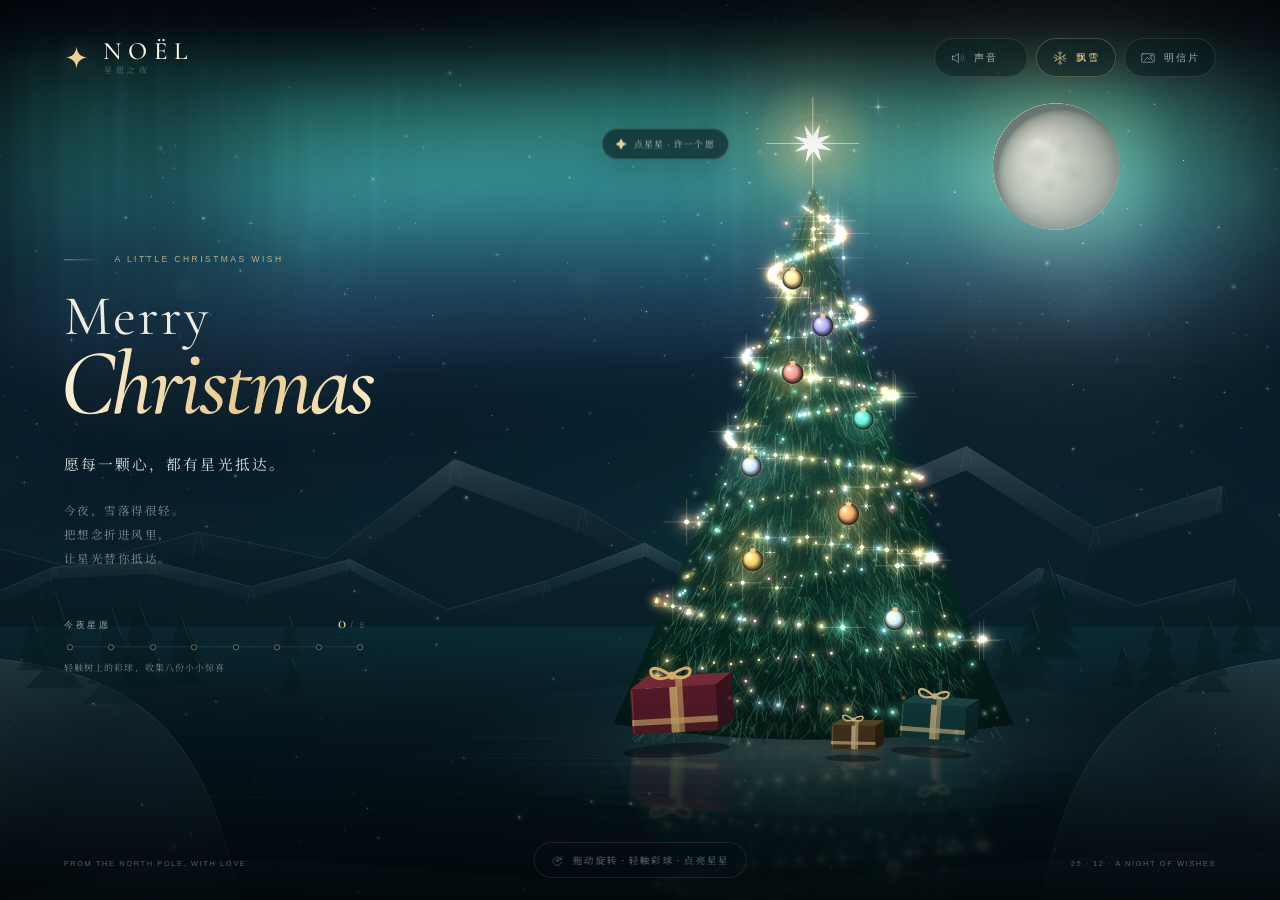
==== index.html @ 992dd789 "feat: add 星愿圣诞夜 interactive Christmas tree" ====
<!DOCTYPE html>
<html lang="zh-CN">
<head>
  <meta charset="UTF-8">
  <meta name="viewport" content="width=device-width, initial-scale=1, viewport-fit=cover">
  <meta name="theme-color" content="#030b12">
  <meta name="color-scheme" content="dark">
  <meta name="description" content="星愿圣诞夜 —— 一棵会发光的圣诞树，一场藏在雪夜里的浪漫惊喜。轻触彩球收集星愿，点亮树顶星星许下心愿。">
  <meta property="og:title" content="星愿圣诞夜 · A Night of Wishes">
  <meta property="og:description" content="愿每一颗心，都有星光抵达。">
  <meta property="og:type" content="website">
  <title>星愿圣诞夜 · A Night of Wishes</title>
  <link rel="icon" href="data:image/svg+xml,%3Csvg xmlns='http://www.w3.org/2000/svg' viewBox='0 0 64 64'%3E%3Crect width='64' height='64' rx='14' fill='%23050f17'/%3E%3Cpath d='M32 9l4.8 17.9L54 32l-17.2 5.1L32 55l-4.8-17.9L10 32l17.2-5.1z' fill='%23f1d596'/%3E%3C/svg%3E">
  <link rel="stylesheet" href="styles.css">
</head>
<body>
  <!-- Reusable, hand-drawn line icons -->
  <svg class="svg-defs" aria-hidden="true" focusable="false">
    <symbol id="icon-star4" viewBox="0 0 32 32">
      <path d="M16 1.8c.7 8.7 5.5 13.5 14.2 14.2C21.5 16.7 16.7 21.5 16 30.2 15.3 21.5 10.5 16.7 1.8 16 10.5 15.3 15.3 10.5 16 1.8Z" fill="currentColor"/>
    </symbol>
    <symbol id="icon-star" viewBox="0 0 32 32">
      <path d="m16 3.6 3.6 8.3 9 .9-6.8 6 2 8.9-7.8-4.6-7.8 4.6 2-8.9-6.8-6 9-.9L16 3.6Z"/>
    </symbol>
    <symbol id="icon-sparkle" viewBox="0 0 32 32">
      <path d="M16 3v10M16 19v10M3 16h10M19 16h10M9 9l4 4M19 19l4 4M23 9l-4 4M13 19l-4 4"/>
    </symbol>
    <symbol id="icon-sound" viewBox="0 0 32 32">
      <path d="M5 12.5h5L17 7v18l-7-5.5H5v-7Z"/>
      <path d="M21.5 11.2a7 7 0 0 1 0 9.6M24.8 7.8a11.8 11.8 0 0 1 0 16.4" class="icon-fade"/>
    </symbol>
    <symbol id="icon-snow" viewBox="0 0 32 32">
      <path d="M16 3v26M5.5 9.5l21 13M5.5 22.5l21-13M12.3 4.8l3.7 4 3.7-4M12.3 27.2l3.7-4 3.7 4M3.9 14.3l5.3 1.7-1.7 5.3M28.1 17.7l-5.3-1.7 1.7-5.3"/>
    </symbol>
    <symbol id="icon-postcard" viewBox="0 0 32 32">
      <rect x="3.5" y="7.5" width="25" height="17" rx="2"/>
      <path d="M9 21l5.6-6 4.1 4 2.7-3 3.6 5M20.5 11h4.5M20.5 14h3"/>
    </symbol>
    <symbol id="icon-close" viewBox="0 0 32 32">
      <path d="m8.5 8.5 15 15M23.5 8.5l-15 15"/>
    </symbol>
    <symbol id="icon-rotate" viewBox="0 0 32 32">
      <path d="M26 13.5A10.5 10.5 0 1 0 26.5 21"/>
      <path d="m27 6.5-.8 7.5-7.3-1.5"/>
      <circle cx="16" cy="16" r="2.6"/>
    </symbol>
    <symbol id="icon-arrow" viewBox="0 0 32 32">
      <path d="M6 16h19M18 8.5 26 16l-8 7.5"/>
    </symbol>
    <symbol id="icon-download" viewBox="0 0 32 32">
      <path d="M16 4v16M9.5 13.5 16 20l6.5-6.5M5 24v3h22v-3"/>
    </symbol>
    <symbol id="icon-snowflake" viewBox="0 0 32 32">
      <path d="M16 3v26M5.5 9.5l21 13M5.5 22.5l21-13M12.5 5l3.5 4 3.5-4M12.5 27l3.5-4 3.5 4M4.5 14l5.2 2-2 5.2M27.5 18l-5.2-2 2-5.2"/>
    </symbol>
    <symbol id="icon-bell" viewBox="0 0 32 32">
      <path d="M7 23h18l-2.3-3.2V14a6.7 6.7 0 0 0-13.4 0v5.8L7 23Z"/>
      <path d="M13 26.5a3.2 3.2 0 0 0 6 0M16 4V2"/>
    </symbol>
    <symbol id="icon-candle" viewBox="0 0 32 32">
      <path d="M10.5 13.5h11V27h-11zM16 13.5V9"/>
      <path d="M16 8.8c-3.7-2.6-1.4-6.4 0-7.3 1.4.9 3.7 4.7 0 7.3Z"/>
      <path d="M7 27h18"/>
    </symbol>
    <symbol id="icon-moon" viewBox="0 0 32 32">
      <path d="M22.8 24.5A11 11 0 0 1 10 6.7a11 11 0 1 0 14.5 17.5 11.5 11.5 0 0 1-1.7.3Z"/>
      <path d="M24 6.5v4M22 8.5h4M7 15v3M5.5 16.5h3" class="icon-fade"/>
    </symbol>
    <symbol id="icon-aurora" viewBox="0 0 32 32">
      <path d="M3 23c4.3-12.5 8.5-14.8 13.3-7.7C21.3 22.5 25 19.5 29 7"/>
      <path d="M3 27c5-8.8 8.7-10.2 13.4-4.1 4.1 5.3 8.7 3.3 12.6-4.4" class="icon-fade"/>
    </symbol>
    <symbol id="icon-reindeer" viewBox="0 0 32 32">
      <path d="M12 13.5c-2.3 2-3 5.2-2.1 9.5M17 14c1.7 2.2 2 5 1.4 8.5M10 23h3.5M17 23h3.5"/>
      <path d="M12.5 13.3c.2-3.8 2.2-6.1 6.1-7.9 2.6-1.2 4.8-.9 6.5.7 1.8 1.7 2 4.2.7 7.1l-2.3 5.2-6.8.1-2.2-2.7-2-.8"/>
      <path d="M22.9 7.6c-.3-2.2.8-4.5 2.7-5.4M24.5 8.9c1.8-1.1 3.7-1.2 5.2-.3M23.5 10.5l2.7-.3M19.6 13.2l-.8 4.2"/>
      <circle cx="18.2" cy="9.6" r=".8" fill="currentColor" stroke="none"/>
    </symbol>
    <symbol id="icon-galaxy" viewBox="0 0 32 32">
      <path d="M16 16c3 .3 5.7 2 6.1 5 .4 3.4-2.2 6.2-5.6 6.3-5.1.1-8.7-3.9-8.5-8.6.2-6.4 5.3-11.2 11.8-11.2 4.3 0 8 2 10 5.2"/>
      <circle cx="16" cy="16" r="1.8" fill="currentColor" stroke="none"/>
      <path d="M25.5 5v4M23.5 7h4M6 8v3M4.5 9.5h3" class="icon-fade"/>
    </symbol>
    <symbol id="icon-meteor" viewBox="0 0 32 32">
      <path d="m19 13 8.5-8.5M15 16l7-7M26 13.5A10 10 0 1 1 18 4"/>
      <path d="M6 26l4-4M11 27l3-3M4 19l3-3" class="icon-fade"/>
    </symbol>
  </svg>

  <div class="curtain" id="curtain" aria-hidden="true">
    <div class="curtain__content">
      <svg class="curtain__star"><use href="#icon-star4"></use></svg>
      <p>正在收集星光</p>
      <span class="curtain__track"><i></i></span>
    </div>
  </div>

  <canvas id="scene" aria-hidden="true"></canvas>
  <div class="scene-fx scene-fx--vignette" aria-hidden="true"></div>
  <div class="scene-fx scene-fx--grain" aria-hidden="true"></div>

  <header class="topbar">
    <div class="brand" aria-label="Noël 星愿之夜">
      <span class="brand__mark" aria-hidden="true">
        <svg viewBox="0 0 32 32"><use href="#icon-star4"></use></svg>
      </span>
      <span class="brand__words">
        <span class="brand__name">NOËL</span>
        <span class="brand__sub">星愿之夜</span>
      </span>
    </div>

    <nav class="controls" aria-label="场景控制">
      <button class="control control--sound" id="sound-toggle" type="button" aria-pressed="false" aria-label="开启声音">
        <span class="control__icon" aria-hidden="true"><svg viewBox="0 0 32 32"><use href="#icon-sound"></use></svg></span>
        <span class="control__label">声音</span>
        <span class="control__signal" aria-hidden="true"><i></i><i></i><i></i></span>
      </button>
      <button class="control is-on" id="snow-toggle" type="button" aria-pressed="true" aria-label="关闭飘雪">
        <span class="control__icon" aria-hidden="true"><svg viewBox="0 0 32 32"><use href="#icon-snow"></use></svg></span>
        <span class="control__label">飘雪</span>
      </button>
      <button class="control" id="postcard-open" type="button" aria-label="制作一张明信片">
        <span class="control__icon" aria-hidden="true"><svg viewBox="0 0 32 32"><use href="#icon-postcard"></use></svg></span>
        <span class="control__label">明信片</span>
      </button>
    </nav>
  </header>

  <main class="hero">
    <section class="prose" aria-labelledby="hero-title">
      <p class="kicker"><span class="kicker__line" aria-hidden="true"></span>A Little Christmas Wish</p>
      <h1 class="title" id="hero-title">
        <span class="title__merry">Merry</span>
        <span class="title__christmas">Christmas</span>
      </h1>
      <p class="wishline">愿每一颗心，都有星光抵达。</p>
      <p class="poem">今夜，雪落得很轻。<br>把想念折进风里，<br>让星光替你抵达。</p>

      <div class="collection" aria-label="今夜星愿收集进度">
        <div class="collection__head">
          <span>今夜星愿</span>
          <span><b id="collected-count">0</b><i> / 8</i></span>
        </div>
        <div class="collection__dots" id="progress-dots" aria-hidden="true"></div>
        <p class="collection__hint">轻触树上的彩球，收集八份小小惊喜</p>
      </div>
    </section>

    <div class="tree-ui" id="tree-ui">
      <button class="topper-hit" id="topper" type="button" aria-label="点亮树顶星星，许一个愿望">
        <span class="topper-hit__ring" aria-hidden="true"></span>
        <span class="topper-hit__label">许一个愿</span>
      </button>
      <div class="ornament-layer" id="ornament-layer"></div>
      <div class="topper-prompt" id="topper-prompt" aria-hidden="true">
        <span class="topper-prompt__star">✦</span>
        点星星 · 许一个愿
      </div>
    </div>

    <p class="interaction-hint">
      <span class="interaction-hint__icon" aria-hidden="true"><svg viewBox="0 0 32 32"><use href="#icon-rotate"></use></svg></span>
      <span>拖动旋转 · 轻触彩球 · 点亮星星</span>
    </p>
  </main>

  <footer class="site-footer">
    <p>FROM THE NORTH POLE, WITH LOVE</p>
    <p class="site-footer__center" aria-hidden="true"><span></span><svg viewBox="0 0 32 32"><use href="#icon-star4"></use></svg><span></span></p>
    <p>25 · 12 · A NIGHT OF WISHES</p>
  </footer>

  <dialog class="modal" id="surprise-dialog" aria-labelledby="surprise-title">
    <div class="modal__panel">
      <button class="modal__close" type="button" data-close aria-label="关闭">
        <svg viewBox="0 0 32 32" aria-hidden="true"><use href="#icon-close"></use></svg>
      </button>
      <div class="surprise__emblem" id="surprise-emblem" aria-hidden="true">
        <span class="surprise__emblem-glow"></span>
        <span class="surprise__emblem-ring"></span>
        <span class="surprise__icon" id="surprise-icon"></span>
      </div>
      <p class="overline" id="surprise-kicker">NO. 01 · FIRST SNOW</p>
      <h2 class="modal__title" id="surprise-title">初雪落在你的肩上</h2>
      <p class="modal__quote" id="surprise-quote"></p>
      <div class="modal__seal" id="surprise-seal" aria-hidden="true">
        <span></span><i>来自北极的祝福</i><span></span>
      </div>
      <button class="btn btn--primary" id="surprise-collect" type="button">收下这颗星星</button>
      <p class="modal__footnote" id="surprise-footnote">第 1 / 8 颗星愿</p>
    </div>
  </dialog>

  <dialog class="modal" id="wish-dialog" aria-labelledby="wish-title">
    <form class="modal__panel wish-panel" id="wish-form">
      <button class="modal__close" type="button" data-close aria-label="关闭">
        <svg viewBox="0 0 32 32" aria-hidden="true"><use href="#icon-close"></use></svg>
      </button>
      <div class="wish-panel__star" aria-hidden="true">
        <svg viewBox="0 0 32 32"><use href="#icon-star4"></use></svg>
      </div>
      <p class="overline">MAKE A LITTLE WISH</p>
      <h2 class="modal__title" id="wish-title">把愿望放上天空</h2>
      <p class="modal__quote">树顶的星星听得见。写下一句愿望，它会乘着今晚的风，飘到很远的地方。</p>
      <label class="sr-only" for="wish-input">你的圣诞愿望</label>
      <div class="wish-input-wrap">
        <textarea id="wish-input" maxlength="48" rows="3" placeholder="比如：希望我们在新的一年里，都能如愿以偿。"></textarea>
        <span class="wish-input-count"><b id="wish-count">0</b> / 48</span>
      </div>
      <p class="wish-error" id="wish-error" hidden>写下一点点心愿，再交给星光吧。</p>
      <p class="wish-privacy">愿望只会被保存在你的浏览器里，不会被发送到任何地方。</p>
      <button class="btn btn--primary" type="submit">交给星光</button>
      <div class="wish-past" id="wish-past" hidden>
        <p class="wish-past__title">你曾交给星光的愿望</p>
        <ul id="wish-past-list"></ul>
      </div>
    </form>
  </dialog>

  <dialog class="modal modal--postcard" id="postcard-dialog" aria-labelledby="postcard-title">
    <div class="modal__panel postcard-panel">
      <button class="modal__close" type="button" data-close aria-label="关闭">
        <svg viewBox="0 0 32 32" aria-hidden="true"><use href="#icon-close"></use></svg>
      </button>
      <p class="overline">A LITTLE KEEPSAKE</p>
      <h2 class="modal__title" id="postcard-title">把今夜留在明信片里</h2>
      <div class="postcard-stage" id="postcard-stage">
        <div class="postcard-loading" id="postcard-loading">
          <svg viewBox="0 0 32 32" aria-hidden="true"><use href="#icon-star4"></use></svg>
          <span>正在收集月光…</span>
        </div>
        <img id="postcard-image" alt="星愿圣诞夜明信片预览" hidden>
      </div>
      <div class="postcard-actions">
        <a class="btn btn--primary" id="postcard-download" href="#" download="noel-postcard.jpg">
          <svg class="btn__icon" viewBox="0 0 32 32" aria-hidden="true"><use href="#icon-download"></use></svg>
          保存明信片
        </a>
        <button class="btn btn--quiet" type="button" data-close>再听一会儿雪</button>
      </div>
      <p class="modal__footnote">送给未来的自己，或此刻想起的人。</p>
    </div>
  </dialog>

  <dialog class="modal modal--finale" id="finale-dialog" aria-labelledby="finale-title">
    <div class="modal__panel finale-panel">
      <button class="modal__close" type="button" data-close aria-label="关闭">
        <svg viewBox="0 0 32 32" aria-hidden="true"><use href="#icon-close"></use></svg>
      </button>
      <div class="finale-orbit" aria-hidden="true">
        <span></span><span></span><span></span>
        <svg viewBox="0 0 32 32"><use href="#icon-star4"></use></svg>
      </div>
      <p class="overline">EIGHT LITTLE WISHES</p>
      <h2 class="finale-title" id="finale-title">整棵树，<br>都为你亮了。</h2>
      <p class="modal__quote">你收集了八份来自北极的祝福。现在，把其中一份留给自己，把剩下的，分给你想念的人。</p>
      <p class="finale-signature">MERRY CHRISTMAS, WITH ALL MY LOVE.</p>
      <button class="btn btn--primary" id="finale-wish" type="button">把愿望放上天空</button>
      <button class="text-btn" type="button" data-close>收下今夜</button>
    </div>
  </dialog>

  <div class="toast-region" id="toast-region" role="status" aria-live="polite"></div>

  <noscript>
    <div class="noscript">请开启 JavaScript，才能看见今夜的星光与圣诞树。</div>
  </noscript>

  <script src="audio.js"></script>
  <script src="scene.js"></script>
  <script src="main.js"></script>
</body>
</html>
---- styles.css ----
/* =========================================================
   星愿圣诞夜 · A Night of Wishes
   A hand-painted canvas winter night. No frameworks, no build.
   ========================================================= */

/* ---------- Local display type: Cormorant Garamond ---------- */
@font-face {
  font-family: 'Cormorant Garamond';
  font-style: italic;
  font-weight: 400;
  font-display: swap;
  src: url('./assets/fonts/cormorant-garamond-italic-400.woff2') format('woff2');
}
@font-face {
  font-family: 'Cormorant Garamond';
  font-style: italic;
  font-weight: 500;
  font-display: swap;
  src: url('./assets/fonts/cormorant-garamond-italic-500.woff2') format('woff2');
}
@font-face {
  font-family: 'Cormorant Garamond';
  font-style: normal;
  font-weight: 400;
  font-display: swap;
  src: url('./assets/fonts/cormorant-garamond-normal-400.woff2') format('woff2');
}
@font-face {
  font-family: 'Cormorant Garamond';
  font-style: normal;
  font-weight: 500;
  font-display: swap;
  src: url('./assets/fonts/cormorant-garamond-normal-500.woff2') format('woff2');
}
@font-face {
  font-family: 'Cormorant Garamond';
  font-style: normal;
  font-weight: 600;
  font-display: swap;
  src: url('./assets/fonts/cormorant-garamond-normal-600.woff2') format('woff2');
}

/* The Chinese subset is generated from the page copy and embedded in the
   standalone build. In the source project the system serif is a graceful
   fallback. */
@font-face {
  font-family: 'Noto Serif SC';
  font-style: normal;
  font-weight: 400;
  font-display: swap;
  src: url('./assets/fonts/noto-serif-sc-400.woff2') format('woff2');
}
@font-face {
  font-family: 'Noto Serif SC';
  font-style: normal;
  font-weight: 600;
  font-display: swap;
  src: url('./assets/fonts/noto-serif-sc-600.woff2') format('woff2');
}

/* ---------- Design tokens ---------- */
:root {
  --night: #02080e;
  --night-soft: #06141d;
  --ink: #eaf3ee;
  --ink-bright: #fbf6e9;
  --muted: rgba(214, 232, 227, 0.58);
  --muted-dim: rgba(214, 232, 227, 0.34);
  --gold: #edd293;
  --gold-bright: #fff1c4;
  --gold-deep: #c49a54;
  --teal: #8fe7d6;
  --rose: #efaeb4;
  --ice: #b9e4ed;
  --line: rgba(230, 218, 190, 0.15);
  --line-soft: rgba(230, 218, 190, 0.075);
  --font-en: 'Cormorant Garamond', 'Iowan Old Style', 'Baskerville', 'Palatino Linotype', 'Times New Roman', serif;
  --font-cn: 'Noto Serif SC', 'Source Han Serif SC', 'Source Han Serif CN', 'Songti SC', 'STSong', 'SimSun', serif;
  --font-sans: 'Avenir Next', 'Avenir', 'Segoe UI', 'Helvetica Neue', 'Noto Sans SC', 'Microsoft YaHei', sans-serif;
  --gutter: clamp(22px, 5vw, 76px);
  --safe-top: env(safe-area-inset-top, 0px);
  --safe-bottom: env(safe-area-inset-bottom, 0px);
  --ease-out-expo: cubic-bezier(0.16, 1, 0.3, 1);
  --ease-soft: cubic-bezier(0.4, 0, 0.2, 1);
}

*,
*::before,
*::after { box-sizing: border-box; }

html {
  height: 100%;
  background: var(--night);
}

body {
  margin: 0;
  min-height: 100%;
  height: 100dvh;
  overflow: hidden;
  background: var(--night);
  color: var(--ink);
  font-family: var(--font-cn);
  -webkit-font-smoothing: antialiased;
  -moz-osx-font-smoothing: grayscale;
  text-rendering: optimizeLegibility;
}

button,
textarea,
a { font: inherit; }

button { color: inherit; }

button,
a { -webkit-tap-highlight-color: transparent; }

svg { display: block; }

::selection {
  color: #07120f;
  background: var(--gold);
}

.svg-defs {
  position: absolute;
  width: 0;
  height: 0;
  overflow: hidden;
}

.sr-only {
  position: absolute !important;
  width: 1px;
  height: 1px;
  padding: 0;
  margin: -1px;
  overflow: hidden;
  clip: rect(0 0 0 0);
  white-space: nowrap;
  border: 0;
}

/* ---------- Scene layer ---------- */
#scene {
  position: fixed;
  inset: 0;
  z-index: 0;
  display: block;
  width: 100%;
  height: 100%;
  opacity: 0;
  touch-action: none;
  cursor: grab;
  transition: opacity 1.6s var(--ease-soft);
  outline: none;
}

.is-ready #scene { opacity: 1; }
#scene.is-dragging { cursor: grabbing; }
#scene.is-pointable { cursor: pointer; }

.scene-fx {
  position: fixed;
  inset: 0;
  z-index: 2;
  pointer-events: none;
}

.scene-fx--vignette {
  background:
    radial-gradient(ellipse 110% 90% at 58% 44%, transparent 32%, rgba(0, 5, 9, 0.24) 74%, rgba(0, 3, 7, 0.58) 100%),
    linear-gradient(to bottom, rgba(1, 6, 10, 0.22) 0%, transparent 20%, transparent 72%, rgba(1, 7, 10, 0.5) 100%);
}

.scene-fx--grain {
  opacity: 0.055;
  mix-blend-mode: soft-light;
  background-image: url("data:image/svg+xml,%3Csvg xmlns='http://www.w3.org/2000/svg' width='220' height='220'%3E%3Cfilter id='n'%3E%3CfeTurbulence type='fractalNoise' baseFrequency='0.82' numOctaves='3' stitchTiles='stitch'/%3E%3C/filter%3E%3Crect width='100%25' height='100%25' filter='url(%23n)' opacity='0.72'/%3E%3C/svg%3E");
  background-size: 220px 220px;
  animation: grainDrift 1.2s steps(2) infinite;
}

@keyframes grainDrift {
  0% { transform: translate3d(0, 0, 0); }
  25% { transform: translate3d(-1.5%, 1%, 0); }
  50% { transform: translate3d(1%, -1.5%, 0); }
  75% { transform: translate3d(-0.5%, -0.5%, 0); }
  100% { transform: translate3d(1.5%, 0.5%, 0); }
}

/* ---------- Loading curtain ---------- */
.curtain {
  position: fixed;
  inset: 0;
  z-index: 1000;
  display: grid;
  place-items: center;
  background:
    radial-gradient(circle at 50% 42%, #0a2029 0%, #041017 42%, #02080e 75%);
  transition: opacity 0.95s var(--ease-soft), visibility 0.95s;
  animation: curtainAutoHide 1s var(--ease-soft) 3.2s forwards;
}

.curtain.is-hidden {
  opacity: 0;
  visibility: hidden;
  pointer-events: none;
  animation: none;
}

@keyframes curtainAutoHide {
  to { opacity: 0; visibility: hidden; pointer-events: none; }
}

.curtain__content {
  display: flex;
  flex-direction: column;
  align-items: center;
  gap: 17px;
  transform: translateY(-3vh);
}

.curtain__star {
  width: 30px;
  height: 30px;
  color: var(--gold);
  filter: drop-shadow(0 0 16px rgba(237, 210, 147, 0.5));
  animation: curtainStar 2.8s var(--ease-soft) infinite;
}

.curtain__content p {
  margin: 0;
  font-family: var(--font-cn);
  font-size: 11px;
  letter-spacing: 0.42em;
  color: rgba(234, 243, 238, 0.58);
}

.curtain__track {
  display: block;
  width: 128px;
  height: 1px;
  background: rgba(237, 210, 147, 0.12);
  overflow: hidden;
}

.curtain__track i {
  display: block;
  width: 44%;
  height: 100%;
  background: linear-gradient(90deg, transparent, var(--gold), transparent);
  animation: curtainTrack 1.8s var(--ease-soft) infinite;
}

@keyframes curtainStar {
  0%, 100% { transform: rotate(0deg) scale(0.85); opacity: 0.65; }
  50% { transform: rotate(90deg) scale(1.05); opacity: 1; }
}

@keyframes curtainTrack {
  0% { transform: translateX(-120%); }
  100% { transform: translateX(330%); }
}

/* ---------- Top bar ---------- */
.topbar {
  position: fixed;
  top: calc(var(--safe-top) + clamp(18px, 3.3vw, 38px));
  left: var(--gutter);
  right: var(--gutter);
  z-index: 30;
  display: flex;
  align-items: center;
  justify-content: space-between;
  gap: 24px;
  opacity: 0;
}

.is-ready .topbar {
  animation: fadeDown 1.1s var(--ease-out-expo) 0.15s both;
}

.brand {
  display: flex;
  align-items: center;
  gap: 13px;
  min-width: 0;
  user-select: none;
}

.brand__mark {
  display: grid;
  place-items: center;
  width: 25px;
  height: 25px;
  color: var(--gold);
  filter: drop-shadow(0 0 10px rgba(237, 210, 147, 0.28));
}

.brand__mark svg {
  width: 100%;
  height: 100%;
  animation: brandStar 9s linear infinite;
}

.brand__words {
  display: flex;
  flex-direction: column;
  gap: 5px;
}

.brand__name {
  font-family: var(--font-en);
  font-size: 25px;
  font-weight: 500;
  line-height: 0.8;
  letter-spacing: 0.27em;
  color: var(--ink-bright);
  transform: translateX(1px);
}

.brand__sub {
  font-family: var(--font-cn);
  font-size: 8px;
  line-height: 1;
  letter-spacing: 0.46em;
  color: rgba(233, 240, 235, 0.36);
  transform: translateX(2px);
}

@keyframes brandStar {
  0% { transform: rotate(0deg); }
  100% { transform: rotate(360deg); }
}

.controls {
  display: flex;
  align-items: center;
  gap: 8px;
}

.control {
  position: relative;
  display: inline-flex;
  align-items: center;
  justify-content: center;
  gap: 8px;
  height: 39px;
  padding: 0 15px;
  border: 1px solid rgba(229, 217, 190, 0.13);
  border-radius: 999px;
  background: rgba(4, 16, 22, 0.34);
  -webkit-backdrop-filter: blur(18px) saturate(1.1);
  backdrop-filter: blur(18px) saturate(1.1);
  color: rgba(232, 243, 238, 0.68);
  cursor: pointer;
  transition:
    color 0.3s var(--ease-soft),
    background 0.3s var(--ease-soft),
    border-color 0.3s var(--ease-soft),
    transform 0.3s var(--ease-out-expo);
}

.control:hover {
  color: var(--gold-bright);
  border-color: rgba(238, 214, 159, 0.35);
  background: rgba(22, 35, 35, 0.52);
  transform: translateY(-1px);
}

.control:focus-visible,
.topper-hit:focus-visible,
.ornament-hit:focus-visible,
.modal__close:focus-visible,
.btn:focus-visible,
.text-btn:focus-visible {
  outline: 1px solid rgba(255, 238, 191, 0.9);
  outline-offset: 4px;
}

.control.is-on {
  color: var(--gold);
  border-color: rgba(238, 214, 159, 0.24);
}

.control__icon {
  display: grid;
  place-items: center;
  width: 16px;
  height: 16px;
}

.control__icon svg {
  width: 100%;
  height: 100%;
  fill: none;
  stroke: currentColor;
  stroke-width: 1.3;
  stroke-linecap: round;
  stroke-linejoin: round;
}

.control__label {
  font-family: var(--font-sans);
  font-size: 10px;
  font-weight: 400;
  letter-spacing: 0.19em;
  white-space: nowrap;
}

.control__signal {
  display: flex;
  align-items: flex-end;
  gap: 2px;
  width: 8px;
  height: 10px;
  margin-left: -1px;
  opacity: 0;
  transition: opacity 0.3s;
}

.control__signal i {
  display: block;
  width: 1px;
  height: 100%;
  background: currentColor;
  transform-origin: bottom;
}

.control__signal i:nth-child(2) { height: 65%; }
.control__signal i:nth-child(3) { height: 85%; }

.control--sound.is-on .control__signal {
  opacity: 0.7;
}

.control--sound.is-on .control__signal i {
  animation: soundBar 1.2s var(--ease-soft) infinite alternate;
}

.control--sound.is-on .control__signal i:nth-child(2) { animation-delay: -0.4s; }
.control--sound.is-on .control__signal i:nth-child(3) { animation-delay: -0.8s; }

@keyframes soundBar {
  from { transform: scaleY(0.35); }
  to { transform: scaleY(1); }
}

.control--sound:not(.is-on) .control__icon {
  animation: softPulse 4.5s var(--ease-soft) infinite;
}

@keyframes softPulse {
  0%, 100% { opacity: 0.72; }
  50% { opacity: 1; }
}

/* The symbol's faint inner strokes */
.icon-fade { opacity: 0.48; }

/* ---------- Editorial copy ---------- */
.hero {
  position: relative;
  z-index: 5;
  height: 100%;
  pointer-events: none;
}

.prose {
  position: fixed;
  left: var(--gutter);
  top: 50%;
  width: min(34vw, 492px);
  transform: translateY(-46.5%);
  z-index: 12;
  pointer-events: none;
  opacity: 0;
}

.is-ready .prose {
  opacity: 1;
}

.is-ready .kicker { animation: fadeUp 1s var(--ease-out-expo) 0.35s both; }
.is-ready .title__merry { animation: fadeUp 1.15s var(--ease-out-expo) 0.43s both; }
.is-ready .title__christmas { animation: fadeUp 1.3s var(--ease-out-expo) 0.52s both; }
.is-ready .wishline { animation: fadeUp 1s var(--ease-out-expo) 0.78s both; }
.is-ready .poem { animation: fadeUp 1s var(--ease-out-expo) 0.9s both; }
.is-ready .collection { animation: fadeUp 1.1s var(--ease-out-expo) 1.08s both; }

.kicker {
  display: flex;
  align-items: center;
  gap: 12px;
  margin: 0 0 clamp(23px, 3.4vh, 35px);
  font-family: var(--font-sans);
  font-size: 8.5px;
  font-weight: 400;
  letter-spacing: 0.29em;
  line-height: 1;
  text-transform: uppercase;
  color: rgba(238, 211, 153, 0.74);
}

.kicker__line {
  display: block;
  width: clamp(22px, 3vw, 43px);
  height: 1px;
  background: linear-gradient(90deg, rgba(237, 210, 147, 0.56), transparent);
}

.title {
  margin: 0;
  font-family: var(--font-en);
  font-weight: 400;
  color: var(--ink-bright);
  text-wrap: nowrap;
}

.title__merry {
  display: block;
  font-size: clamp(41px, 4.4vw, 64px);
  font-weight: 400;
  line-height: 0.8;
  letter-spacing: 0.035em;
  color: rgba(248, 243, 231, 0.97);
  text-shadow: 0 0 36px rgba(235, 216, 180, 0.1);
}

.title__christmas {
  display: block;
  margin-top: 0.09em;
  margin-left: -0.045em;
  font-size: clamp(68px, 7.35vw, 106px);
  font-style: italic;
  font-weight: 500;
  line-height: 0.76;
  letter-spacing: -0.035em;
  color: var(--gold-bright);
}

@supports ((-webkit-background-clip: text) or (background-clip: text)) {
  .title__christmas {
    background-image: linear-gradient(
      108deg,
      #fbf4dc 0%,
      #e9ca8b 20%,
      #fff8d9 39%,
      #cda05b 58%,
      #f3dca7 78%,
      #e6c07a 100%
    );
    background-size: 220% 100%;
    -webkit-background-clip: text;
    background-clip: text;
    -webkit-text-fill-color: transparent;
    color: transparent;
    filter: drop-shadow(0 0 28px rgba(236, 203, 131, 0.11));
    animation: fadeUp 1.3s var(--ease-out-expo) 0.52s both, goldShift 11s 2.1s ease-in-out infinite;
  }
}

@keyframes goldShift {
  0%, 100% { background-position: 0% 50%; }
  50% { background-position: 100% 50%; }
}

.wishline {
  margin: clamp(22px, 3.6vh, 33px) 0 0;
  font-family: var(--font-cn);
  font-size: clamp(14px, 1.15vw, 17px);
  font-weight: 400;
  line-height: 1.8;
  letter-spacing: 0.14em;
  color: rgba(235, 245, 240, 0.9);
  text-shadow: 0 2px 28px rgba(0, 0, 0, 0.5);
}

.poem {
  margin: clamp(13px, 2.4vh, 20px) 0 0;
  font-family: var(--font-cn);
  font-size: 11.5px;
  font-weight: 400;
  line-height: 2.1;
  letter-spacing: 0.13em;
  color: rgba(221, 238, 231, 0.54);
}

.collection {
  width: min(100%, 302px);
  margin-top: clamp(24px, 4.6vh, 43px);
}

.collection__head {
  display: flex;
  align-items: baseline;
  justify-content: space-between;
  font-family: var(--font-sans);
  font-size: 8.5px;
  letter-spacing: 0.24em;
  color: rgba(230, 242, 237, 0.64);
}

.collection__head span:first-child {
  letter-spacing: 0.3em;
}

.collection__head b {
  font-family: var(--font-en);
  font-size: 17px;
  font-weight: 500;
  letter-spacing: 0.02em;
  color: var(--gold);
}

.collection__head i {
  font-style: normal;
  color: rgba(222, 236, 231, 0.28);
}

.collection__dots {
  position: relative;
  display: flex;
  align-items: center;
  justify-content: space-between;
  margin-top: 11px;
  padding: 0 3px;
}

.collection__dots::before {
  content: '';
  position: absolute;
  top: calc(50% - 0.5px);
  left: 4px;
  right: 4px;
  height: 1px;
  background: rgba(226, 215, 190, 0.1);
}

.collection__dot {
  position: relative;
  z-index: 1;
  width: 6px;
  height: 6px;
  border: 1px solid rgba(227, 215, 189, 0.4);
  border-radius: 50%;
  background: #06121a;
  transition:
    border-color 0.5s var(--ease-soft),
    background 0.5s var(--ease-soft),
    box-shadow 0.5s var(--ease-soft),
    transform 0.5s var(--ease-out-expo);
}

.collection__dot.is-lit {
  background: var(--gold);
  border-color: var(--gold-bright);
  box-shadow: 0 0 9px rgba(242, 216, 160, 0.65), 0 0 22px rgba(242, 216, 160, 0.18);
  transform: scale(1.25);
}

.collection__hint {
  margin: 11px 0 0;
  font-family: var(--font-cn);
  font-size: 9px;
  letter-spacing: 0.12em;
  color: rgba(224, 238, 231, 0.51);
}

/* ---------- Tree interaction points ---------- */
.tree-ui {
  position: absolute;
  inset: 0;
  z-index: 15;
  pointer-events: none;
  opacity: 0;
  transition: opacity 0.9s var(--ease-soft);
}

.is-ready .tree-ui { opacity: 1; }

.ornament-layer {
  position: absolute;
  inset: 0;
  pointer-events: none;
}

.ornament-hit {
  position: absolute;
  top: 0;
  left: 0;
  width: 48px;
  height: 48px;
  margin: -24px 0 0 -24px;
  padding: 0;
  border: 1px solid rgba(241, 220, 172, 0.12);
  border-radius: 50%;
  background: radial-gradient(circle at center, rgba(247, 227, 178, 0.045), transparent 68%);
  color: var(--gold);
  pointer-events: auto;
  cursor: pointer;
  -webkit-tap-highlight-color: transparent;
  transition:
    border-color 0.35s var(--ease-soft),
    background 0.35s var(--ease-soft),
    transform 0.3s var(--ease-out-expo);
}

.ornament-hit::after {
  content: '';
  position: absolute;
  inset: 35%;
  border-radius: 50%;
  background: rgba(255, 242, 203, 0.7);
  opacity: 0;
  filter: blur(3px);
  transition: opacity 0.3s;
}

.ornament-hit:hover,
.ornament-hit:focus-visible {
  border-color: rgba(255, 232, 177, 0.56);
  background: radial-gradient(circle at center, rgba(248, 225, 167, 0.13), transparent 70%);
  box-shadow: 0 0 22px rgba(244, 220, 161, 0.08);
}

.ornament-hit:hover::after,
.ornament-hit:focus-visible::after { opacity: 0.9; }

.ornament-hit.is-collected {
  border-color: rgba(239, 215, 167, 0.26);
}

.ornament-hit__label {
  position: absolute;
  top: calc(100% + 7px);
  left: 50%;
  transform: translate(-50%, -4px);
  display: block;
  padding: 5px 9px;
  border: 1px solid rgba(236, 217, 173, 0.16);
  border-radius: 999px;
  background: rgba(4, 14, 20, 0.64);
  -webkit-backdrop-filter: blur(12px);
  backdrop-filter: blur(12px);
  color: rgba(250, 238, 208, 0.82);
  font-family: var(--font-cn);
  font-size: 9px;
  line-height: 1;
  letter-spacing: 0.16em;
  white-space: nowrap;
  opacity: 0;
  pointer-events: none;
  transition: opacity 0.3s var(--ease-soft), transform 0.3s var(--ease-out-expo);
}

.ornament-hit:hover .ornament-hit__label,
.ornament-hit:focus-visible .ornament-hit__label {
  opacity: 1;
  transform: translate(-50%, 0);
}

.topper-hit {
  position: absolute;
  top: 0;
  left: 0;
  z-index: 3;
  display: grid;
  place-items: center;
  width: 94px;
  height: 94px;
  margin: -47px 0 0 -47px;
  padding: 0;
  border: 0;
  border-radius: 50%;
  background: transparent;
  cursor: pointer;
  pointer-events: auto;
  -webkit-tap-highlight-color: transparent;
}

.topper-hit__ring {
  position: absolute;
  width: 60px;
  height: 60px;
  border: 1px solid rgba(255, 232, 178, 0.2);
  border-radius: 50%;
  opacity: 0.5;
  animation: topperPulse 4.4s var(--ease-soft) infinite;
  pointer-events: none;
}

.topper-hit__ring::after {
  content: '';
  position: absolute;
  inset: 8px;
  border: 1px solid rgba(255, 237, 194, 0.11);
  border-radius: 50%;
}

.topper-hit__label {
  position: absolute;
  top: calc(100% - 15px);
  left: 50%;
  transform: translate(-50%, -4px);
  padding: 5px 10px;
  border: 1px solid rgba(238, 218, 172, 0.16);
  border-radius: 999px;
  background: rgba(4, 14, 20, 0.56);
  -webkit-backdrop-filter: blur(10px);
  backdrop-filter: blur(10px);
  color: rgba(251, 238, 203, 0.82);
  font-family: var(--font-cn);
  font-size: 9px;
  line-height: 1;
  letter-spacing: 0.14em;
  white-space: nowrap;
  opacity: 0;
  pointer-events: none;
  transition: opacity 0.35s, transform 0.35s var(--ease-out-expo);
}

.topper-hit:hover .topper-hit__label,
.topper-hit:focus-visible .topper-hit__label {
  opacity: 1;
  transform: translate(-50%, 0);
}

@keyframes topperPulse {
  0% { transform: scale(0.7); opacity: 0; }
  20% { opacity: 0.5; }
  70% { transform: scale(1.22); opacity: 0.08; }
  100% { transform: scale(1.34); opacity: 0; }
}

.topper-prompt {
  position: absolute;
  top: 0;
  left: 0;
  z-index: 2;
  display: flex;
  align-items: center;
  gap: 6px;
  padding: 8px 13px;
  border: 1px solid rgba(236, 216, 169, 0.19);
  border-radius: 999px;
  background: rgba(4, 15, 21, 0.56);
  -webkit-backdrop-filter: blur(14px);
  backdrop-filter: blur(14px);
  color: rgba(251, 240, 213, 0.73);
  font-family: var(--font-cn);
  font-size: 9px;
  letter-spacing: 0.13em;
  white-space: nowrap;
  pointer-events: none;
  opacity: 0;
  transform: translate(-50%, 0);
  box-shadow: 0 8px 28px rgba(0, 0, 0, 0.14);
  transition: opacity 1s var(--ease-soft), transform 1s var(--ease-out-expo);
}

.topper-prompt.is-visible {
  opacity: 1;
  animation: promptFloat 4.8s var(--ease-soft) infinite;
}

.topper-prompt.is-side {
  transform: translate(calc(-100% - 8px), -50%);
}

.topper-prompt.is-side.is-visible {
  animation: promptFloatSide 4.8s var(--ease-soft) infinite;
}

.topper-prompt.is-side.is-hidden {
  opacity: 0 !important;
  transform: translate(calc(-100% - 2px), -54%);
}

.topper-prompt.is-hidden {
  opacity: 0 !important;
  transform: translate(-50%, -5px);
}

.topper-prompt__star {
  color: var(--gold);
  font-size: 11px;
  line-height: 1;
  animation: promptTwinkle 2.4s var(--ease-soft) infinite;
}

@keyframes promptFloat {
  0%, 100% { transform: translate(-50%, 0); }
  50% { transform: translate(-50%, -4px); }
}

@keyframes promptFloatSide {
  0%, 100% { transform: translate(calc(-100% - 8px), -50%); }
  50% { transform: translate(calc(-100% - 4px), calc(-50% - 4px)); }
}

@keyframes promptTwinkle {
  0%, 100% { opacity: 0.45; transform: scale(0.85); }
  50% { opacity: 1; transform: scale(1.15); }
}

/* ---------- Bottom chrome ---------- */
.interaction-hint {
  position: fixed;
  left: 50%;
  bottom: calc(var(--safe-bottom) + 22px);
  z-index: 20;
  display: flex;
  align-items: center;
  gap: 9px;
  height: 36px;
  margin: 0;
  padding: 0 16px;
  border: 1px solid rgba(230, 218, 190, 0.11);
  border-radius: 999px;
  background: rgba(4, 16, 22, 0.27);
  -webkit-backdrop-filter: blur(13px);
  backdrop-filter: blur(13px);
  color: rgba(222, 237, 231, 0.5);
  font-family: var(--font-cn);
  font-size: 9.5px;
  letter-spacing: 0.14em;
  white-space: nowrap;
  pointer-events: none;
  transform: translateX(-50%);
  opacity: 0;
}

.is-ready .interaction-hint {
  animation: hintIn 1s var(--ease-out-expo) 1.55s both;
}

.interaction-hint__icon {
  width: 13px;
  height: 13px;
  color: rgba(237, 213, 160, 0.52);
}

.interaction-hint__icon svg {
  width: 100%;
  height: 100%;
  fill: none;
  stroke: currentColor;
  stroke-width: 1.4;
  stroke-linecap: round;
  stroke-linejoin: round;
}

@keyframes hintIn {
  from { opacity: 0; transform: translate(-50%, 10px); }
  to { opacity: 1; transform: translate(-50%, 0); }
}

.site-footer {
  position: fixed;
  left: var(--gutter);
  right: var(--gutter);
  bottom: calc(var(--safe-bottom) + 31px);
  z-index: 16;
  display: flex;
  align-items: center;
  justify-content: space-between;
  gap: 30px;
  margin: 0;
  pointer-events: none;
  opacity: 0;
}

.is-ready .site-footer {
  animation: fadeUp 1s var(--ease-out-expo) 1.7s both;
}

.site-footer p {
  margin: 0;
  font-family: var(--font-sans);
  font-size: 7.5px;
  font-weight: 400;
  letter-spacing: 0.21em;
  line-height: 1.4;
  color: rgba(218, 233, 226, 0.37);
  white-space: nowrap;
}

.site-footer__center {
  display: none;
}

/* ---------- Generic keyframes ---------- */
@keyframes fadeUp {
  from { opacity: 0; transform: translateY(16px); }
  to { opacity: 1; transform: translateY(0); }
}

@keyframes fadeDown {
  from { opacity: 0; transform: translateY(-12px); }
  to { opacity: 1; transform: translateY(0); }
}

/* ---------- Dialogs ---------- */
.modal {
  position: fixed;
  inset: 0;
  z-index: 100;
  width: min(92vw, 516px);
  max-width: 516px;
  height: fit-content;
  max-height: min(90dvh, 880px);
  margin: auto;
  padding: 0;
  border: 0;
  border-radius: 22px;
  background: transparent;
  color: var(--ink);
  overflow-y: auto;
  overscroll-behavior: contain;
  scrollbar-width: none;
  opacity: 0;
  transform: translateY(20px) scale(0.975);
  transition: opacity 0.38s var(--ease-soft), transform 0.55s var(--ease-out-expo);
}

.modal::-webkit-scrollbar { display: none; }

.modal[open].is-open {
  opacity: 1;
  transform: translateY(0) scale(1);
}

.modal::backdrop {
  background: rgba(1, 7, 11, 0.47);
  -webkit-backdrop-filter: blur(9px) saturate(0.9);
  backdrop-filter: blur(9px) saturate(0.9);
  opacity: 0;
  transition: opacity 0.42s var(--ease-soft);
}

.modal[open].is-open::backdrop { opacity: 1; }

.modal__panel {
  position: relative;
  width: 100%;
  padding: clamp(38px, 5.2vw, 52px) clamp(24px, 4.3vw, 49px) clamp(27px, 3.5vw, 36px);
  border: 1px solid rgba(235, 217, 181, 0.2);
  border-radius: 22px;
  background:
    radial-gradient(ellipse 100% 65% at 50% -10%, rgba(67, 102, 92, 0.18), transparent 58%),
    linear-gradient(157deg, rgba(13, 29, 35, 0.975), rgba(4, 13, 19, 0.988));
  box-shadow:
    0 40px 110px rgba(0, 0, 0, 0.54),
    0 0 0 1px rgba(255, 255, 255, 0.025) inset,
    0 1px 0 rgba(255, 255, 255, 0.07) inset;
  text-align: center;
  overflow: hidden;
  scrollbar-width: thin;
  scrollbar-color: rgba(232, 207, 155, 0.25) transparent;
}

.modal__panel::after {
  content: '';
  position: absolute;
  inset: 13px;
  z-index: 0;
  border: 1px solid rgba(233, 216, 180, 0.07);
  border-radius: 14px;
  pointer-events: none;
}

.modal__panel > :not(.modal__close) { position: relative; z-index: 1; }

.modal__panel::-webkit-scrollbar { width: 3px; }
.modal__panel::-webkit-scrollbar-thumb { background: rgba(232, 207, 155, 0.25); border-radius: 99px; }

.modal__close {
  position: absolute;
  top: 14px;
  right: 14px;
  z-index: 3;
  display: grid;
  place-items: center;
  width: 32px;
  height: 32px;
  padding: 0;
  border: 1px solid rgba(230, 218, 190, 0.1);
  border-radius: 50%;
  background: rgba(255, 255, 255, 0.018);
  color: rgba(230, 240, 235, 0.44);
  cursor: pointer;
  transition: color 0.3s, border-color 0.3s, background 0.3s;
}

.modal__close:hover {
  color: var(--gold-bright);
  border-color: rgba(238, 218, 173, 0.31);
  background: rgba(255, 255, 255, 0.04);
}

.modal__close svg {
  width: 13px;
  height: 13px;
  fill: none;
  stroke: currentColor;
  stroke-width: 1.3;
  stroke-linecap: round;
}

.overline {
  margin: 0;
  font-family: var(--font-sans);
  font-size: 8px;
  font-weight: 400;
  letter-spacing: 0.29em;
  line-height: 1.7;
  color: rgba(237, 211, 154, 0.7);
  text-transform: uppercase;
}

.modal__title {
  margin: 13px auto 13px;
  max-width: 390px;
  font-family: var(--font-cn);
  font-size: clamp(21px, 2vw, 26px);
  font-weight: 600;
  line-height: 1.55;
  letter-spacing: 0.055em;
  color: var(--ink-bright);
}

.modal__quote {
  max-width: 374px;
  margin: 0 auto;
  font-family: var(--font-cn);
  font-size: 13px;
  font-weight: 400;
  line-height: 2.08;
  letter-spacing: 0.07em;
  color: rgba(220, 235, 228, 0.57);
}

.modal__seal {
  display: flex;
  align-items: center;
  justify-content: center;
  gap: 12px;
  margin: 23px auto 21px;
}

.modal__seal span {
  display: block;
  width: 31px;
  height: 1px;
  background: linear-gradient(90deg, transparent, rgba(233, 208, 157, 0.3));
}

.modal__seal span:last-child {
  transform: rotate(180deg);
}

.modal__seal i {
  font-family: var(--font-cn);
  font-size: 8.5px;
  font-style: normal;
  letter-spacing: 0.17em;
  color: rgba(229, 216, 188, 0.33);
  white-space: nowrap;
}

.modal__footnote {
  margin: 17px 0 0;
  font-family: var(--font-cn);
  font-size: 9px;
  line-height: 1.7;
  letter-spacing: 0.12em;
  color: rgba(219, 235, 228, 0.28);
}

/* ---------- Surprise emblem ---------- */
.surprise__emblem {
  --accent: #edd293;
  position: relative;
  display: grid;
  place-items: center;
  width: 94px;
  height: 94px;
  margin: 0 auto 18px;
}

.surprise__emblem-glow {
  position: absolute;
  inset: 6px;
  border-radius: 50%;
  background: radial-gradient(circle, color-mix(in srgb, var(--accent) 22%, transparent), transparent 67%);
  filter: blur(7px);
  animation: emblemBreathe 4s var(--ease-soft) infinite;
}

.surprise__emblem-ring {
  position: absolute;
  inset: 13px;
  border: 1px solid color-mix(in srgb, var(--accent) 35%, transparent);
  border-radius: 50%;
}

.surprise__emblem-ring::before,
.surprise__emblem-ring::after {
  content: '';
  position: absolute;
  width: 3px;
  height: 3px;
  border-radius: 50%;
  background: var(--accent);
  box-shadow: 0 0 7px var(--accent);
}

.surprise__emblem-ring::before { top: 4px; left: 9px; }
.surprise__emblem-ring::after { right: 7px; bottom: 8px; opacity: 0.65; }

.surprise__icon {
  position: relative;
  display: grid;
  place-items: center;
  width: 35px;
  height: 35px;
  color: var(--accent);
  filter: drop-shadow(0 0 11px color-mix(in srgb, var(--accent) 48%, transparent));
}

.surprise__icon svg {
  width: 100%;
  height: 100%;
  fill: none;
  stroke: currentColor;
  stroke-width: 1.15;
  stroke-linecap: round;
  stroke-linejoin: round;
}

@keyframes emblemBreathe {
  0%, 100% { opacity: 0.6; transform: scale(0.94); }
  50% { opacity: 1; transform: scale(1.06); }
}

/* ---------- Buttons ---------- */
.btn {
  display: inline-flex;
  align-items: center;
  justify-content: center;
  gap: 8px;
  min-width: 202px;
  min-height: 46px;
  padding: 0 24px;
  border: 1px solid transparent;
  border-radius: 999px;
  font-family: var(--font-cn);
  font-size: 11px;
  font-weight: 400;
  letter-spacing: 0.16em;
  text-decoration: none;
  cursor: pointer;
  transition:
    transform 0.35s var(--ease-out-expo),
    box-shadow 0.35s var(--ease-soft),
    background 0.35s,
    border-color 0.35s,
    color 0.35s;
}

.btn:hover { transform: translateY(-2px); }
.btn:active { transform: translateY(0); }

.btn--primary {
  border-color: rgba(255, 237, 193, 0.5);
  background: linear-gradient(112deg, #f6e7be 0%, #e5c786 44%, #f8eccb 72%, #d7b070 100%);
  background-size: 180% 100%;
  color: #0a1918;
  box-shadow: 0 10px 34px rgba(212, 179, 111, 0.12), 0 1px 0 rgba(255, 255, 255, 0.4) inset;
}

.btn--primary:hover {
  background-position: 100% 50%;
  box-shadow: 0 14px 42px rgba(212, 179, 111, 0.19), 0 1px 0 rgba(255, 255, 255, 0.45) inset;
}

.btn--quiet {
  border-color: rgba(230, 218, 190, 0.15);
  background: rgba(255, 255, 255, 0.022);
  color: rgba(226, 239, 233, 0.58);
}

.btn--quiet:hover {
  border-color: rgba(230, 218, 190, 0.3);
  color: var(--ink-bright);
}

.btn__icon {
  width: 14px;
  height: 14px;
  fill: none;
  stroke: currentColor;
  stroke-width: 1.4;
  stroke-linecap: round;
  stroke-linejoin: round;
}

.text-btn {
  display: block;
  margin: 17px auto 0;
  padding: 4px 8px;
  border: 0;
  background: none;
  color: rgba(222, 236, 230, 0.37);
  font-family: var(--font-cn);
  font-size: 10px;
  letter-spacing: 0.14em;
  cursor: pointer;
  transition: color 0.3s;
}

.text-btn:hover { color: rgba(248, 238, 212, 0.82); }

/* ---------- Wish dialog ---------- */
.wish-panel { text-align: center; }

.wish-panel__star {
  display: grid;
  place-items: center;
  width: 36px;
  height: 36px;
  margin: 0 auto 14px;
  color: var(--gold);
  filter: drop-shadow(0 0 14px rgba(238, 211, 155, 0.3));
  animation: wishStar 5s var(--ease-soft) infinite;
}

.wish-panel__star svg {
  width: 26px;
  height: 26px;
}

@keyframes wishStar {
  0%, 100% { transform: rotate(-7deg) scale(0.94); opacity: 0.76; }
  50% { transform: rotate(7deg) scale(1.05); opacity: 1; }
}

.wish-input-wrap {
  position: relative;
  margin: 22px 0 0;
  padding: 14px 15px 26px;
  border: 1px solid rgba(230, 218, 190, 0.14);
  border-radius: 13px;
  background: rgba(1, 8, 13, 0.38);
  text-align: left;
  transition: border-color 0.3s, background 0.3s;
}

.wish-input-wrap:focus-within {
  border-color: rgba(237, 210, 147, 0.38);
  background: rgba(1, 8, 13, 0.54);
}

.wish-input-wrap textarea {
  display: block;
  width: 100%;
  min-height: 72px;
  padding: 0;
  border: 0;
  outline: 0;
  background: transparent;
  color: var(--ink);
  font-family: var(--font-cn);
  font-size: 14px;
  font-weight: 400;
  line-height: 1.95;
  letter-spacing: 0.06em;
  resize: none;
}

.wish-input-wrap textarea::placeholder {
  color: rgba(215, 231, 224, 0.25);
}

.wish-input-count {
  position: absolute;
  right: 15px;
  bottom: 9px;
  font-family: var(--font-sans);
  font-size: 9px;
  letter-spacing: 0.08em;
  color: rgba(218, 233, 227, 0.26);
}

.wish-input-count b {
  font-weight: 400;
  color: rgba(239, 216, 163, 0.58);
}

.wish-error {
  margin: 9px 0 0;
  font-family: var(--font-cn);
  font-size: 10px;
  line-height: 1.7;
  letter-spacing: 0.04em;
  color: rgba(243, 184, 166, 0.86);
}

.wish-error[hidden] { display: none; }

.wish-panel.is-shaking {
  animation: panelShake 0.42s var(--ease-soft);
}

@keyframes panelShake {
  0%, 100% { transform: translateX(0); }
  20% { transform: translateX(-6px); }
  40% { transform: translateX(5px); }
  60% { transform: translateX(-3px); }
  80% { transform: translateX(2px); }
}

.wish-privacy {
  margin: 9px 0 19px;
  font-family: var(--font-cn);
  font-size: 9px;
  line-height: 1.7;
  letter-spacing: 0.04em;
  color: rgba(214, 230, 223, 0.25);
}

.wish-panel .btn { width: 100%; }

.wish-past {
  margin-top: 22px;
  padding-top: 18px;
  border-top: 1px solid var(--line-soft);
  text-align: left;
}

.wish-past__title {
  margin: 0 0 9px;
  font-family: var(--font-cn);
  font-size: 9px;
  letter-spacing: 0.12em;
  color: rgba(228, 214, 183, 0.35);
}

.wish-past ul {
  margin: 0;
  padding: 0;
  list-style: none;
  display: grid;
  gap: 6px;
  max-height: 86px;
  overflow-y: auto;
  scrollbar-width: none;
}

.wish-past ul::-webkit-scrollbar { display: none; }

.wish-past li {
  position: relative;
  padding-left: 13px;
  font-family: var(--font-cn);
  font-size: 10px;
  line-height: 1.7;
  letter-spacing: 0.04em;
  color: rgba(218, 233, 226, 0.4);
  overflow: hidden;
  text-overflow: ellipsis;
  white-space: nowrap;
}

.wish-past li::before {
  content: '✦';
  position: absolute;
  left: 0;
  top: 0;
  font-size: 7px;
  color: rgba(238, 211, 153, 0.5);
}

/* ---------- Postcard dialog ---------- */
.modal--postcard {
  width: min(94vw, 760px);
  max-width: 760px;
}

.postcard-panel {
  padding: clamp(34px, 4vw, 44px) clamp(20px, 3.6vw, 36px) 28px;
}

.postcard-stage {
  position: relative;
  display: flex;
  align-items: center;
  justify-content: center;
  width: 100%;
  min-height: 220px;
  margin: 21px 0 20px;
  border: 1px solid rgba(230, 218, 190, 0.12);
  border-radius: 9px;
  background: rgba(2, 10, 15, 0.55);
  overflow: hidden;
}

.postcard-stage img {
  display: block;
  width: 100%;
  height: auto;
}

.postcard-loading {
  display: flex;
  flex-direction: column;
  align-items: center;
  gap: 12px;
  padding: 54px 0;
  color: rgba(224, 238, 231, 0.35);
  font-family: var(--font-cn);
  font-size: 10px;
  letter-spacing: 0.15em;
}

.postcard-loading svg {
  width: 20px;
  height: 20px;
  color: var(--gold);
  animation: curtainStar 3s var(--ease-soft) infinite;
}

.postcard-loading.is-hidden { display: none; }

.postcard-actions {
  display: flex;
  align-items: center;
  justify-content: center;
  flex-wrap: wrap;
  gap: 10px;
}

.postcard-actions .btn { min-width: 174px; }

.postcard-actions a[aria-disabled="true"] {
  opacity: 0.46;
  pointer-events: none;
}

/* ---------- Finale dialog ---------- */
.modal--finale {
  width: min(92vw, 590px);
  max-width: 590px;
}

.modal--finale::backdrop {
  background: rgba(1, 7, 11, 0.36);
  -webkit-backdrop-filter: blur(5px) saturate(1.06);
  backdrop-filter: blur(5px) saturate(1.06);
}

.finale-panel {
  padding-top: clamp(36px, 5vw, 52px);
  padding-bottom: 31px;
  background:
    radial-gradient(ellipse 65% 60% at 50% 10%, rgba(237, 205, 133, 0.1), transparent 68%),
    radial-gradient(ellipse 100% 70% at 50% 0%, rgba(44, 93, 87, 0.22), transparent 62%),
    linear-gradient(160deg, rgba(14, 31, 36, 0.982), rgba(4, 12, 18, 0.99));
}

.finale-orbit {
  position: relative;
  display: grid;
  place-items: center;
  width: 120px;
  height: 120px;
  margin: 0 auto 6px;
}

.finale-orbit > span {
  position: absolute;
  inset: 8px;
  border: 1px solid rgba(236, 211, 158, 0.13);
  border-radius: 50%;
}

.finale-orbit > span:nth-child(1) { animation: orbitSpin 21s linear infinite; }
.finale-orbit > span:nth-child(2) { inset: 21px; border-color: rgba(236, 211, 158, 0.18); animation: orbitSpin 14s linear infinite reverse; }
.finale-orbit > span:nth-child(3) { inset: 33px; border-color: rgba(236, 211, 158, 0.22); }

.finale-orbit > span::after {
  content: '';
  position: absolute;
  top: -2px;
  left: 50%;
  width: 4px;
  height: 4px;
  border-radius: 50%;
  background: var(--gold);
  box-shadow: 0 0 12px rgba(247, 223, 168, 0.9);
}

.finale-orbit > span:nth-child(2)::after { top: auto; bottom: -1.5px; left: 19%; opacity: 0.6; }
.finale-orbit > span:nth-child(3)::after { display: none; }

.finale-orbit svg {
  width: 42px;
  height: 42px;
  color: var(--gold-bright);
  filter: drop-shadow(0 0 21px rgba(242, 217, 158, 0.55));
  animation: finaleStar 4.5s var(--ease-soft) infinite;
}

@keyframes orbitSpin {
  from { transform: rotate(0deg); }
  to { transform: rotate(360deg); }
}

@keyframes finaleStar {
  0%, 100% { transform: rotate(0deg) scale(0.92); opacity: 0.82; }
  50% { transform: rotate(15deg) scale(1.08); opacity: 1; }
}

.finale-title {
  margin: 12px auto 15px;
  font-family: var(--font-cn);
  font-size: clamp(28px, 3.3vw, 38px);
  font-weight: 600;
  line-height: 1.42;
  letter-spacing: 0.05em;
  color: var(--ink-bright);
  text-shadow: 0 0 38px rgba(236, 209, 151, 0.14);
}

.finale-panel .modal__quote { max-width: 365px; }

.finale-signature {
  margin: 24px 0 22px;
  font-family: var(--font-en);
  font-size: 12px;
  font-weight: 500;
  font-style: italic;
  letter-spacing: 0.18em;
  color: rgba(238, 214, 163, 0.52);
}

.finale-panel .btn { width: min(100%, 270px); }

/* ---------- Toasts ---------- */
.toast-region {
  position: fixed;
  left: 50%;
  bottom: calc(var(--safe-bottom) + 74px);
  z-index: 80;
  display: flex;
  flex-direction: column;
  align-items: center;
  gap: 8px;
  width: min(90vw, 560px);
  transform: translateX(-50%);
  pointer-events: none;
}

.toast {
  display: inline-flex;
  align-items: center;
  justify-content: center;
  gap: 8px;
  max-width: 100%;
  padding: 9px 16px;
  border: 1px solid rgba(235, 214, 169, 0.2);
  border-radius: 999px;
  background: rgba(4, 15, 21, 0.83);
  -webkit-backdrop-filter: blur(18px);
  backdrop-filter: blur(18px);
  box-shadow: 0 12px 38px rgba(0, 0, 0, 0.25);
  color: rgba(247, 237, 213, 0.82);
  font-family: var(--font-cn);
  font-size: 10.5px;
  line-height: 1.7;
  letter-spacing: 0.07em;
  text-align: center;
  animation: toastIn 0.55s var(--ease-out-expo) both;
}

.toast::before {
  content: '✦';
  flex: 0 0 auto;
  color: rgba(242, 216, 159, 0.75);
  font-size: 8px;
}

.toast.is-out {
  animation: toastOut 0.4s var(--ease-soft) both;
}

@keyframes toastIn {
  from { opacity: 0; transform: translateY(9px) scale(0.97); }
  to { opacity: 1; transform: translateY(0) scale(1); }
}

@keyframes toastOut {
  from { opacity: 1; transform: translateY(0); }
  to { opacity: 0; transform: translateY(-6px); }
}

/* ---------- Fallback ---------- */
.noscript {
  position: fixed;
  inset: 0;
  z-index: 2000;
  display: grid;
  place-items: center;
  padding: 30px;
  background: #02080e;
  color: var(--ink);
  font-family: var(--font-cn);
  font-size: 14px;
  line-height: 2;
  text-align: center;
}

/* ---------- Tablet ---------- */
@media (max-width: 1120px) {
  .prose { width: min(35vw, 408px); }
  .site-footer p { font-size: 7px; letter-spacing: 0.16em; }
  .control { padding: 0 13px; }
}

/* ---------- Mobile portrait ---------- */
@media (max-width: 760px) {
  :root { --gutter: 20px; }

  body { overflow: hidden; }

  .topbar {
    top: calc(var(--safe-top) + 19px);
    gap: 12px;
  }

  .brand { gap: 9px; }
  .brand__mark { width: 20px; height: 20px; }
  .brand__name { font-size: 20px; letter-spacing: 0.22em; }
  .brand__sub { font-size: 7px; letter-spacing: 0.36em; margin-top: 4px; }

  .controls { gap: 6px; }

  .control {
    width: 38px;
    height: 38px;
    padding: 0;
    border-color: rgba(229, 217, 190, 0.11);
    background: rgba(4, 16, 22, 0.3);
  }

  .control__icon { width: 15px; height: 15px; }
  .control__label { display: none; }
  .control__signal { display: none; }

  .prose {
    left: 50%;
    top: calc(var(--safe-top) + 85px);
    width: min(90vw, 430px);
    transform: translateX(-50%);
    text-align: center;
  }

  .kicker {
    justify-content: center;
    margin-bottom: 19px;
    font-size: 7.5px;
    letter-spacing: 0.23em;
    color: rgba(238, 211, 153, 0.6);
  }

  .kicker__line { width: 19px; }

  .title__merry {
    font-size: clamp(31px, 9vw, 40px);
    letter-spacing: 0.04em;
  }

  .title__christmas {
    margin-top: 0.1em;
    margin-left: -0.02em;
    font-size: clamp(58px, 17.2vw, 76px);
    line-height: 0.77;
    letter-spacing: -0.035em;
  }

  .wishline {
    margin-top: 20px;
    font-size: 13px;
    letter-spacing: 0.11em;
    color: rgba(235, 245, 240, 0.84);
  }

  .poem {
    display: none;
  }

  .collection {
    width: min(100%, 288px);
    margin: 18px auto 0;
  }

  .collection__head {
    font-size: 8px;
    letter-spacing: 0.18em;
  }

  .collection__head b { font-size: 15px; }
  .collection__dots { margin-top: 9px; }
  .collection__dot { width: 5px; height: 5px; }
  .collection__hint { display: none; }

  .interaction-hint {
    bottom: calc(var(--safe-bottom) + 15px);
    height: 33px;
    padding: 0 13px;
    font-size: 8.5px;
    letter-spacing: 0.09em;
    background: rgba(4, 16, 22, 0.36);
  }

  .interaction-hint__icon { width: 12px; height: 12px; }

  .site-footer { display: none; }

  .topper-hit { width: 76px; height: 76px; margin: -38px 0 0 -38px; }
  .topper-hit__ring { width: 50px; height: 50px; }
  .topper-hit__label { top: calc(100% - 12px); }
  .ornament-hit { width: 46px; height: 46px; margin: -23px 0 0 -23px; }
  .topper-prompt { font-size: 8.5px; padding: 7px 11px; }

  .toast-region { bottom: calc(var(--safe-bottom) + 62px); }
  .toast { font-size: 9.5px; padding: 8px 13px; }

  .modal {
    width: calc(100vw - 28px);
    max-width: 500px;
    max-height: min(90dvh, 820px);
  }

  .modal__panel {
    padding: 36px 22px 27px;
    border-radius: 19px;
  }

  .modal__panel::after { inset: 10px; border-radius: 12px; }

  .modal__close { top: 11px; right: 11px; width: 30px; height: 30px; }

  .modal__title {
    font-size: clamp(20px, 5.4vw, 24px);
    line-height: 1.6;
  }

  .modal__quote {
    font-size: 12.5px;
    line-height: 2;
    letter-spacing: 0.045em;
  }

  .surprise__emblem { width: 82px; height: 82px; margin-bottom: 15px; }
  .surprise__emblem-ring { inset: 11px; }
  .surprise__icon { width: 30px; height: 30px; }
  .modal__seal { margin: 20px auto 18px; }

  .btn {
    min-height: 45px;
    font-size: 11px;
  }

  .modal__footnote { margin-top: 15px; }

  .wish-input-wrap textarea { font-size: 16px; }

  .postcard-panel { padding: 32px 14px 22px; }
  .postcard-stage { min-height: 180px; margin: 17px 0 17px; }
  .postcard-actions .btn { min-width: 0; flex: 1 1 160px; }

  .modal--finale { width: calc(100vw - 24px); }
  .finale-panel { padding-top: 37px; }
  .finale-orbit { width: 98px; height: 98px; }
  .finale-title { font-size: clamp(25px, 7vw, 32px); }
  .finale-signature { margin: 20px 0 19px; font-size: 10.5px; }

  .curtain__content p { font-size: 10px; }
}

@media (max-width: 760px) and (max-height: 720px) {
  .prose { top: calc(var(--safe-top) + 76px); }

  .kicker { margin-bottom: 14px; }
  .title__merry { font-size: 28px; }
  .title__christmas { font-size: 52px; }
  .wishline { margin-top: 15px; font-size: 12px; }
  .poem { display: none; }
  .collection { margin-top: 10px; }
  .collection__head { font-size: 7.5px; }
  .collection__dots { margin-top: 6px; }
  .collection__dot { width: 4px; height: 4px; }
}

@media (max-width: 760px) and (max-height: 620px) {
  .kicker { margin-bottom: 9px; }
  .title__merry { font-size: 25px; }
  .title__christmas { font-size: clamp(43px, 14.5vw, 56px); }
  .wishline { margin-top: 11px; font-size: 11.5px; }
  .collection { margin-top: 9px; }
  .collection__head { font-size: 7px; }
}

@media (max-width: 420px) {
  :root { --gutter: 16px; }
  .topbar { top: calc(var(--safe-top) + 16px); }
  .brand__sub { display: none; }
  .brand__mark { width: 18px; height: 18px; }
  .brand__name { font-size: 18px; }
  .controls { gap: 5px; }
  .control { width: 36px; height: 36px; }
  .prose { top: calc(var(--safe-top) + 76px); }
  .title__christmas { font-size: clamp(53px, 16.4vw, 68px); }
}

/* ---------- Short landscape viewports ---------- */
@media (max-height: 590px) and (orientation: landscape) and (min-width: 761px) {
  .topbar { top: calc(var(--safe-top) + 16px); }
  .prose { top: 50%; width: 34vw; transform: translateY(-45%); }
  .kicker { margin-bottom: 15px; }
  .title__merry { font-size: 35px; }
  .title__christmas { font-size: 63px; }
  .wishline { margin-top: 16px; font-size: 13px; }
  .poem { display: none; }
  .collection { margin-top: 18px; }
  .collection__hint { display: none; }
  .interaction-hint { bottom: 12px; height: 31px; font-size: 8px; }
  .site-footer { display: none; }
  .modal { max-height: 94dvh; overflow-y: auto; }
  .modal__panel { padding-top: 30px; padding-bottom: 24px; }
  .surprise__emblem { width: 64px; height: 64px; margin-bottom: 9px; }
  .surprise__emblem-ring { inset: 9px; }
  .surprise__icon { width: 25px; height: 25px; }
  .modal__seal { margin: 14px auto 13px; }
  .modal__title { font-size: 20px; margin: 9px auto; }
  .modal__quote { font-size: 12px; line-height: 1.9; }
  .modal__footnote { margin-top: 9px; }
  .wish-input-wrap { margin-top: 14px; }
  .wish-input-wrap textarea { min-height: 45px; }
  .postcard-stage { min-height: 120px; }
  .finale-orbit { width: 76px; height: 76px; }
  .finale-orbit svg { width: 29px; height: 29px; }
  .finale-title { font-size: 25px; }
  .finale-signature { margin: 12px 0; }
}

/* ---------- Landscape phones / short wide windows ----------
   This deliberately overrides both the mobile and short-desktop rules above. */
@media (orientation: landscape) and (max-height: 560px),
       (orientation: landscape) and (min-width: 761px) and (max-width: 1100px) and (max-height: 680px) {
  :root { --gutter: clamp(16px, 4vw, 38px); }

  .topbar { top: calc(var(--safe-top) + 11px); gap: 14px; }

  .brand { gap: 8px; }
  .brand__mark { width: 19px; height: 19px; }
  .brand__name { font-size: 21px; letter-spacing: 0.23em; }
  .brand__sub { display: none; }

  .controls { gap: 6px; }
  .control { width: 35px; height: 35px; padding: 0; }
  .control__label,
  .control__signal { display: none; }
  .control__icon { width: 15px; height: 15px; }

  .prose {
    left: var(--gutter);
    top: 50%;
    width: min(40vw, 330px);
    transform: translateY(-45%);
    text-align: left;
  }

  .kicker {
    justify-content: flex-start;
    gap: 8px;
    margin-bottom: 11px;
    font-size: 7px;
    letter-spacing: 0.2em;
  }
  .kicker__line { width: 15px; }

  .title__merry {
    font-size: clamp(25px, 3.7vw, 37px);
    letter-spacing: 0.025em;
  }
  .title__christmas {
    margin-top: 0.08em;
    font-size: clamp(43px, 7vw, 63px);
  }

  .wishline {
    margin-top: 12px;
    font-size: 11.5px;
    letter-spacing: 0.08em;
  }

  .poem,
  .collection__hint,
  .interaction-hint,
  .site-footer,
  .topper-prompt { display: none !important; }

  .collection {
    width: min(100%, 255px);
    margin-top: 12px;
  }
  .collection__head { font-size: 7px; letter-spacing: 0.16em; }
  .collection__dots { margin-top: 6px; }
  .collection__dot { width: 4px; height: 4px; }

  .topper-hit { width: 76px; height: 76px; margin: -38px 0 0 -38px; }
  .topper-hit__ring { width: 43px; height: 43px; }
  .topper-hit__label { display: none; }
  .ornament-hit { width: 42px; height: 42px; margin: -21px 0 0 -21px; }
  .ornament-hit__label { display: none; }

  .toast-region { bottom: calc(var(--safe-bottom) + 13px); }
  .toast { font-size: 9px; padding: 7px 12px; }

  .modal { width: min(92vw, 560px); max-height: 94dvh; }
  .modal__panel { padding: 25px 22px 19px; border-radius: 17px; }
  .modal__panel::after { inset: 9px; border-radius: 10px; }
  .modal__close { top: 9px; right: 9px; width: 27px; height: 27px; }
  .modal__title { margin: 8px auto; font-size: 19px; line-height: 1.5; }
  .modal__quote { font-size: 11.5px; line-height: 1.85; }
  .modal__seal { margin: 10px auto 11px; }
  .surprise__emblem { width: 57px; height: 57px; margin-bottom: 8px; }
  .surprise__emblem-ring { inset: 8px; }
  .surprise__icon { width: 23px; height: 23px; }
  .modal__footnote { margin-top: 8px; font-size: 8px; }
  .btn { min-height: 39px; min-width: 154px; font-size: 10px; padding: 0 18px; }
  .text-btn { margin-top: 10px; }
  .wish-input-wrap { margin-top: 11px; padding: 8px 11px 21px; }
  .wish-input-wrap textarea { min-height: 40px; font-size: 14px; }
  .wish-privacy { margin: 6px 0 10px; font-size: 8px; }
  .surprise__emblem { margin-bottom: 5px; }
  .postcard-panel { padding: 22px 16px 16px; }
  .postcard-stage { min-height: 110px; margin: 9px 0 11px; }
  .postcard-actions .btn { min-width: 0; flex: 1 1 140px; }
  .finale-orbit { width: 64px; height: 64px; margin-bottom: 2px; }
  .finale-orbit svg { width: 24px; height: 24px; }
  .finale-title { font-size: 22px; line-height: 1.35; margin: 6px auto 8px; }
  .finale-signature { margin: 9px 0; font-size: 9px; }
  .finale-panel .modal__quote { font-size: 11px; line-height: 1.75; }
}

/* ---------- Motion preferences ---------- */
@media (prefers-reduced-motion: reduce) {
  *,
  *::before,
  *::after {
    animation-duration: 0.01ms !important;
    animation-delay: 0ms !important;
    animation-iteration-count: 1 !important;
    scroll-behavior: auto !important;
    transition-duration: 0.01ms !important;
  }

  .topbar,
  .prose,
  .kicker,
  .title__merry,
  .title__christmas,
  .wishline,
  .poem,
  .collection,
  .interaction-hint,
  .site-footer,
  .tree-ui {
    opacity: 1 !important;
  }

  .interaction-hint { transform: translateX(-50%); }
  .curtain { display: none; }
}

/* Disable fancy hover motion on touch screens */
@media (hover: none) {
  .control:hover,
  .btn:hover { transform: none; }
}

@media (max-height: 900px) and (max-width: 760px) {
  .poem { display: none; }
}
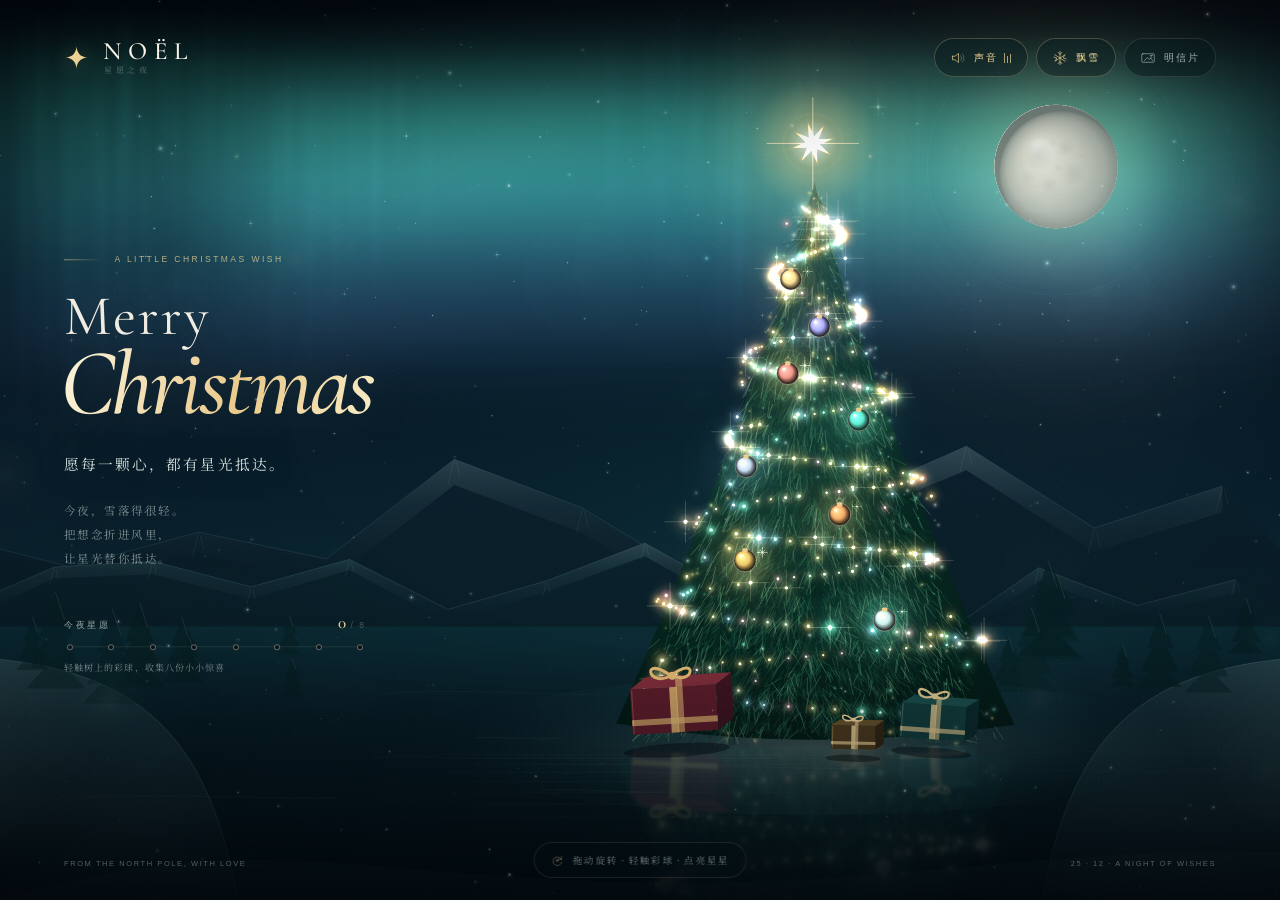
==== commit 90cd38e3: "feat: add starlit opening film and autoplay soundtrack" ====
--- a/index.html
+++ b/index.html
@@ -99,7 +99,24 @@
   <div class="scene-fx scene-fx--vignette" aria-hidden="true"></div>
   <div class="scene-fx scene-fx--grain" aria-hidden="true"></div>
 
-  <header class="topbar">
+  <section class="intro" id="intro" role="region" aria-label="圣诞树开场动画" hidden>
+    <canvas id="intro-scene" aria-hidden="true"></canvas>
+    <div class="intro__brand">
+      <svg class="intro__star" viewBox="0 0 32 32" aria-hidden="true"><use href="#icon-star4"></use></svg>
+      <span class="intro__name">NOËL</span>
+      <span class="intro__sub">A NIGHT OF WISHES</span>
+      <span class="intro__track" aria-hidden="true"><i></i></span>
+    </div>
+    <p class="intro__status" id="intro-status">正在把星光挂上树梢</p>
+    <button class="intro__sound" id="intro-sound" type="button" hidden>
+      <span class="intro__sound-icon" aria-hidden="true"><svg viewBox="0 0 32 32"><use href="#icon-sound"></use></svg></span>
+      <span class="intro__sound-bars" aria-hidden="true"><i></i><i></i><i></i><i></i></span>
+      轻触开启今夜的旋律
+    </button>
+    <button class="intro__skip" id="intro-skip" type="button">跳过开场 <span aria-hidden="true">→</span></button>
+  </section>
+
+  <header class="topbar" inert>
     <div class="brand" aria-label="Noël 星愿之夜">
       <span class="brand__mark" aria-hidden="true">
         <svg viewBox="0 0 32 32"><use href="#icon-star4"></use></svg>
@@ -147,7 +164,7 @@
       </div>
     </section>
 
-    <div class="tree-ui" id="tree-ui">
+    <div class="tree-ui" id="tree-ui" inert>
       <button class="topper-hit" id="topper" type="button" aria-label="点亮树顶星星，许一个愿望">
         <span class="topper-hit__ring" aria-hidden="true"></span>
         <span class="topper-hit__label">许一个愿</span>
@@ -269,6 +286,7 @@
 
   <script src="audio.js"></script>
   <script src="scene.js"></script>
+  <script src="intro.js"></script>
   <script src="main.js"></script>
 </body>
 </html>
--- a/styles.css
+++ b/styles.css
@@ -152,7 +152,7 @@
   opacity: 0;
   touch-action: none;
   cursor: grab;
-  transition: opacity 1.6s var(--ease-soft);
+  transition: opacity 1.15s var(--ease-soft);
   outline: none;
 }
 
@@ -209,6 +209,12 @@
   animation: none;
 }
 
+.curtain.is-hidden .curtain__content {
+  opacity: 0;
+  transform: translateY(-3vh) translateY(-10px);
+  transition: opacity 0.28s var(--ease-soft), transform 0.28s var(--ease-soft);
+}
+
 @keyframes curtainAutoHide {
   to { opacity: 0; visibility: hidden; pointer-events: none; }
 }
@@ -262,6 +268,299 @@
   0% { transform: translateX(-120%); }
   100% { transform: translateX(330%); }
 }
+
+/* ---------- Opening film ---------- */
+.intro {
+  position: fixed;
+  inset: 0;
+  z-index: 90;
+  overflow: hidden;
+  background: #02070d;
+  opacity: 1;
+  visibility: visible;
+  transition: opacity 1.05s var(--ease-soft), visibility 0s linear 1.05s;
+}
+
+.intro[hidden] { display: none; }
+
+.intro.is-leaving {
+  opacity: 0;
+  visibility: hidden;
+  pointer-events: none;
+}
+
+.intro.is-skipped {
+  transition: opacity 0.42s var(--ease-soft), visibility 0s linear 0.42s;
+}
+
+.intro.is-leaving .intro__brand,
+.intro.is-leaving .intro__status,
+.intro.is-leaving .intro__sound,
+.intro.is-leaving .intro__skip {
+  opacity: 0;
+  transition: opacity 0.3s var(--ease-soft);
+}
+
+#intro-scene {
+  position: absolute;
+  inset: 0;
+  z-index: 0;
+  display: block;
+  width: 100%;
+  height: 100%;
+}
+
+.intro::before {
+  content: '';
+  position: absolute;
+  inset: 0;
+  z-index: 1;
+  pointer-events: none;
+  background:
+    radial-gradient(ellipse 100% 72% at 50% 62%, transparent 38%, rgba(0, 4, 8, 0.18) 75%, rgba(0, 3, 6, 0.52) 100%),
+    linear-gradient(to bottom, rgba(1, 5, 9, 0.16), transparent 22%, transparent 74%, rgba(1, 5, 9, 0.4));
+}
+
+.intro::after {
+  content: '';
+  position: absolute;
+  inset: 0;
+  z-index: 3;
+  pointer-events: none;
+  opacity: 0;
+  background: radial-gradient(
+    circle at var(--flash-x, 52%) var(--flash-y, 18%),
+    rgba(255, 249, 227, 0.96) 0%,
+    rgba(255, 232, 169, 0.5) 9%,
+    rgba(190, 238, 223, 0.14) 26%,
+    transparent 58%
+  );
+  mix-blend-mode: screen;
+}
+
+.intro.is-flashing::after {
+  animation: introFlash 1.15s var(--ease-soft) both;
+}
+
+@keyframes introFlash {
+  0% { opacity: 0; }
+  18% { opacity: 0.9; }
+  100% { opacity: 0; }
+}
+
+.intro__brand {
+  position: absolute;
+  top: calc(var(--safe-top) + clamp(28px, 5.4vh, 55px));
+  left: 50%;
+  z-index: 4;
+  display: flex;
+  flex-direction: column;
+  align-items: center;
+  transform: translateX(-50%);
+  text-align: center;
+  pointer-events: none;
+}
+
+.intro__star {
+  width: 25px;
+  height: 25px;
+  margin-bottom: 12px;
+  color: var(--gold);
+  filter: drop-shadow(0 0 15px rgba(238, 210, 151, 0.46));
+  animation: introStar 4.2s var(--ease-soft) infinite;
+}
+
+.intro__name {
+  font-family: var(--font-en);
+  font-size: clamp(23px, 3vw, 29px);
+  font-weight: 500;
+  line-height: 0.9;
+  letter-spacing: 0.38em;
+  color: var(--ink-bright);
+  transform: translateX(0.19em);
+}
+
+.intro__sub {
+  margin-top: 8px;
+  font-family: var(--font-sans);
+  font-size: 7px;
+  letter-spacing: 0.36em;
+  color: rgba(236, 222, 194, 0.48);
+  transform: translateX(0.18em);
+}
+
+.intro__track {
+  position: relative;
+  display: block;
+  width: 112px;
+  height: 1px;
+  margin-top: 19px;
+  overflow: hidden;
+  background: rgba(238, 217, 171, 0.1);
+}
+
+.intro__track i {
+  display: block;
+  width: 100%;
+  height: 100%;
+  transform: scaleX(0);
+  transform-origin: left center;
+  background: linear-gradient(90deg, rgba(238, 211, 154, 0.1), var(--gold), rgba(214, 247, 235, 0.55));
+}
+
+.intro.is-playing .intro__track i {
+  animation: introTrack 2.78s var(--ease-soft) 0.12s forwards;
+}
+
+@keyframes introTrack {
+  0% { transform: scaleX(0); }
+  70% { transform: scaleX(0.84); }
+  100% { transform: scaleX(1); }
+}
+
+@keyframes introStar {
+  0%, 100% { transform: rotate(0deg) scale(0.82); opacity: 0.7; }
+  50% { transform: rotate(90deg) scale(1.04); opacity: 1; }
+}
+
+.intro__status {
+  position: absolute;
+  left: 50%;
+  bottom: calc(var(--safe-bottom) + 81px);
+  z-index: 4;
+  margin: 0;
+  transform: translateX(-50%);
+  font-family: var(--font-cn);
+  font-size: 10px;
+  line-height: 1.8;
+  letter-spacing: 0.24em;
+  white-space: nowrap;
+  color: rgba(224, 238, 232, 0.44);
+  text-shadow: 0 2px 18px rgba(0, 0, 0, 0.55);
+  transition: opacity 0.6s var(--ease-soft);
+}
+
+.intro__status.is-quiet { opacity: 0; }
+
+.intro__sound {
+  position: absolute;
+  left: 50%;
+  bottom: calc(var(--safe-bottom) + 28px);
+  z-index: 5;
+  display: inline-flex;
+  align-items: center;
+  justify-content: center;
+  gap: 8px;
+  min-height: 42px;
+  padding: 0 17px;
+  border: 1px solid rgba(238, 215, 164, 0.27);
+  border-radius: 999px;
+  background: rgba(5, 17, 23, 0.62);
+  -webkit-backdrop-filter: blur(16px);
+  backdrop-filter: blur(16px);
+  color: rgba(252, 241, 216, 0.82);
+  font-family: var(--font-cn);
+  font-size: 10px;
+  letter-spacing: 0.1em;
+  cursor: pointer;
+  opacity: 0;
+  transform: translate(-50%, 8px);
+  transition: opacity 0.55s var(--ease-soft), transform 0.55s var(--ease-out-expo), border-color 0.3s, background 0.3s;
+}
+
+.intro__sound[hidden] { display: none; }
+
+.intro__sound.is-visible {
+  opacity: 1;
+  transform: translate(-50%, 0);
+  animation: introSoundBreathe 3.2s var(--ease-soft) infinite;
+}
+
+.intro__sound:hover {
+  border-color: rgba(248, 226, 177, 0.54);
+  background: rgba(18, 33, 35, 0.8);
+}
+
+.intro__sound:focus-visible,
+.intro__skip:focus-visible {
+  outline: 1px solid rgba(255, 239, 194, 0.9);
+  outline-offset: 4px;
+}
+
+@keyframes introSoundBreathe {
+  0%, 100% { box-shadow: 0 0 0 rgba(234, 207, 151, 0); }
+  50% { box-shadow: 0 0 26px rgba(234, 207, 151, 0.08); }
+}
+
+.intro__sound-icon {
+  display: grid;
+  place-items: center;
+  width: 14px;
+  height: 14px;
+  color: var(--gold);
+}
+
+.intro__sound-icon svg {
+  width: 100%;
+  height: 100%;
+  fill: none;
+  stroke: currentColor;
+  stroke-width: 1.35;
+  stroke-linecap: round;
+  stroke-linejoin: round;
+}
+
+.intro__sound-bars {
+  display: flex;
+  align-items: center;
+  gap: 2px;
+  height: 9px;
+}
+
+.intro__sound-bars i {
+  width: 1px;
+  height: 100%;
+  background: rgba(239, 213, 158, 0.78);
+  transform-origin: center;
+  animation: introBar 1.2s var(--ease-soft) infinite alternate;
+}
+
+.intro__sound-bars i:nth-child(2) { height: 55%; animation-delay: -0.2s; }
+.intro__sound-bars i:nth-child(3) { height: 80%; animation-delay: -0.45s; }
+.intro__sound-bars i:nth-child(4) { height: 42%; animation-delay: -0.6s; }
+
+@keyframes introBar {
+  from { transform: scaleY(0.35); opacity: 0.45; }
+  to { transform: scaleY(1); opacity: 1; }
+}
+
+.intro__skip {
+  position: absolute;
+  top: calc(var(--safe-top) + clamp(25px, 4.5vh, 43px));
+  right: var(--gutter);
+  z-index: 5;
+  padding: 6px 2px;
+  border: 0;
+  background: none;
+  color: rgba(222, 235, 229, 0.34);
+  font-family: var(--font-sans);
+  font-size: 8.5px;
+  letter-spacing: 0.16em;
+  cursor: pointer;
+  transition: color 0.3s;
+}
+
+.intro__skip span {
+  display: inline-block;
+  margin-left: 3px;
+  transition: transform 0.3s var(--ease-out-expo);
+}
+
+.intro__skip:hover {
+  color: rgba(249, 235, 203, 0.82);
+}
+
+.intro__skip:hover span { transform: translateX(3px); }
 
 /* ---------- Top bar ---------- */
 .topbar {
@@ -1889,6 +2188,37 @@
   .finale-signature { margin: 20px 0 19px; font-size: 10.5px; }
 
   .curtain__content p { font-size: 10px; }
+
+  .intro__brand {
+    top: calc(var(--safe-top) + 28px);
+  }
+  .intro__star { width: 22px; height: 22px; margin-bottom: 9px; }
+  .intro__name { font-size: 23px; letter-spacing: 0.32em; }
+  .intro__sub { margin-top: 6px; font-size: 6.5px; letter-spacing: 0.3em; }
+  .intro__track { width: 92px; margin-top: 14px; }
+
+  .intro__skip {
+    top: calc(var(--safe-top) + 24px);
+    right: 16px;
+    font-size: 8px;
+  }
+
+  .intro__status {
+    bottom: calc(var(--safe-bottom) + 74px);
+    font-size: 9px;
+    letter-spacing: 0.17em;
+  }
+
+  .intro__sound {
+    bottom: calc(var(--safe-bottom) + 20px);
+    min-height: 40px;
+    padding: 0 14px;
+    gap: 7px;
+    font-size: 9px;
+    letter-spacing: 0.08em;
+  }
+
+  .intro__sound-bars { display: none; }
 }
 
 @media (max-width: 760px) and (max-height: 720px) {
@@ -2086,6 +2416,8 @@
 
   .interaction-hint { transform: translateX(-50%); }
   .curtain { display: none; }
+  .intro__star,
+  .intro__sound-bars i { animation: none !important; }
 }
 
 /* Disable fancy hover motion on touch screens */
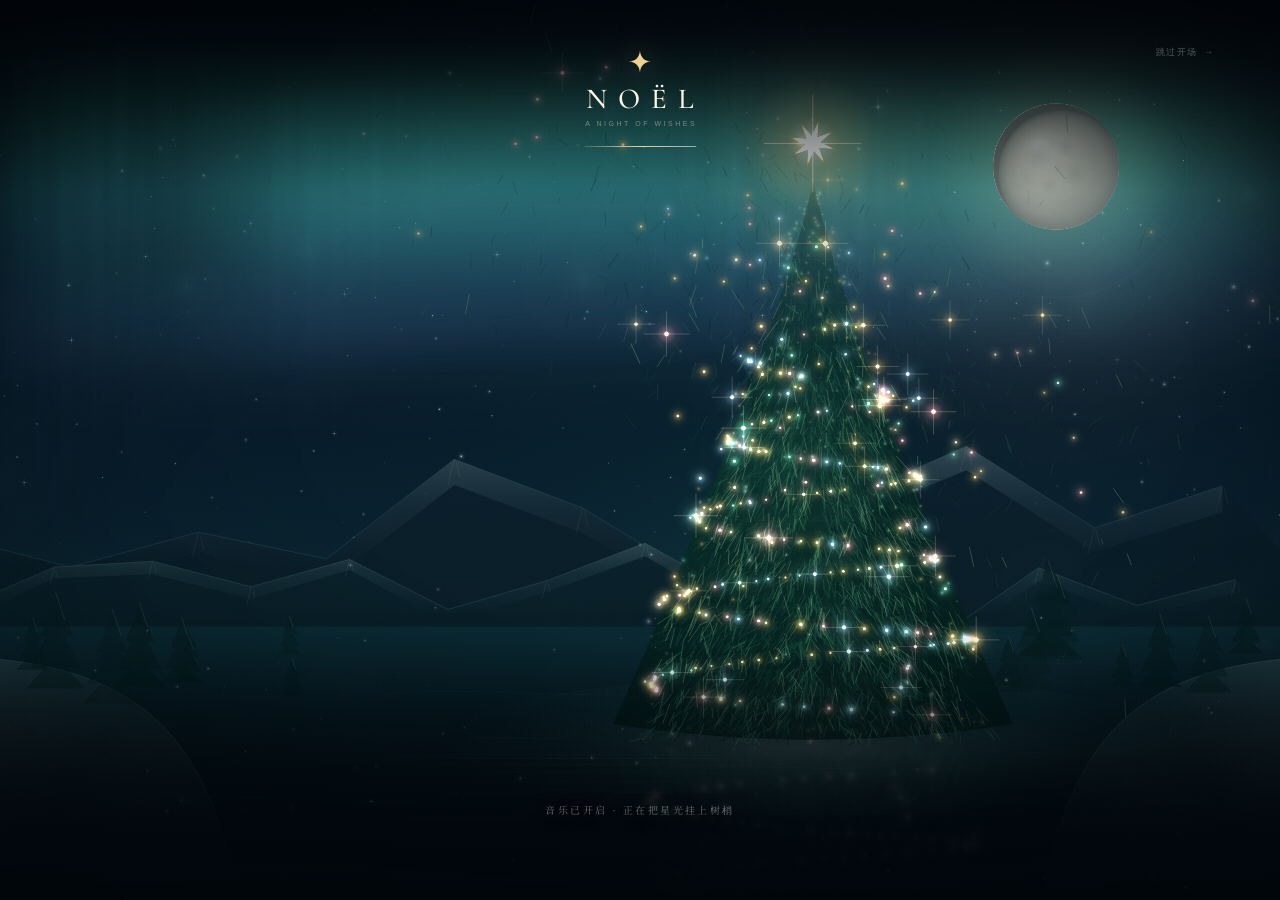
==== commit c7255893: "fix: make opening sound audible and assemble the real tree" ====
--- a/index.html
+++ b/index.html
@@ -100,7 +100,6 @@
   <div class="scene-fx scene-fx--grain" aria-hidden="true"></div>
 
   <section class="intro" id="intro" role="region" aria-label="圣诞树开场动画" hidden>
-    <canvas id="intro-scene" aria-hidden="true"></canvas>
     <div class="intro__brand">
       <svg class="intro__star" viewBox="0 0 32 32" aria-hidden="true"><use href="#icon-star4"></use></svg>
       <span class="intro__name">NOËL</span>
@@ -286,7 +285,6 @@
 
   <script src="audio.js"></script>
   <script src="scene.js"></script>
-  <script src="intro.js"></script>
   <script src="main.js"></script>
 </body>
 </html>
--- a/styles.css
+++ b/styles.css
@@ -156,6 +156,7 @@
   outline: none;
 }
 
+.scene-live #scene,
 .is-ready #scene { opacity: 1; }
 #scene.is-dragging { cursor: grabbing; }
 #scene.is-pointable { cursor: pointer; }
@@ -275,7 +276,9 @@
   inset: 0;
   z-index: 90;
   overflow: hidden;
-  background: #02070d;
+  background:
+    linear-gradient(to bottom, rgba(1, 6, 11, 0.66) 0%, rgba(1, 8, 13, 0.12) 21%, transparent 42%, transparent 68%, rgba(1, 6, 11, 0.7) 100%),
+    radial-gradient(ellipse 92% 70% at 50% 48%, transparent 42%, rgba(1, 6, 10, 0.18) 100%);
   opacity: 1;
   visibility: visible;
   transition: opacity 1.05s var(--ease-soft), visibility 0s linear 1.05s;
@@ -299,15 +302,6 @@
 .intro.is-leaving .intro__skip {
   opacity: 0;
   transition: opacity 0.3s var(--ease-soft);
-}
-
-#intro-scene {
-  position: absolute;
-  inset: 0;
-  z-index: 0;
-  display: block;
-  width: 100%;
-  height: 100%;
 }
 
 .intro::before {
@@ -409,7 +403,7 @@
 }
 
 .intro.is-playing .intro__track i {
-  animation: introTrack 2.78s var(--ease-soft) 0.12s forwards;
+  animation: introTrack 3.02s var(--ease-soft) 0.12s forwards;
 }
 
 @keyframes introTrack {
@@ -753,6 +747,20 @@
 @keyframes softPulse {
   0%, 100% { opacity: 0.72; }
   50% { opacity: 1; }
+}
+
+.control--sound.is-inviting {
+  border-color: rgba(235, 205, 145, 0.6);
+  animation: soundInvite 2.8s var(--ease-soft) infinite;
+}
+
+@keyframes soundInvite {
+  0%, 100% {
+    box-shadow: 0 0 0 rgba(235, 205, 145, 0);
+  }
+  45% {
+    box-shadow: 0 0 0 6px rgba(235, 205, 145, 0.055), 0 0 26px rgba(235, 205, 145, 0.12);
+  }
 }
 
 /* The symbol's faint inner strokes */
